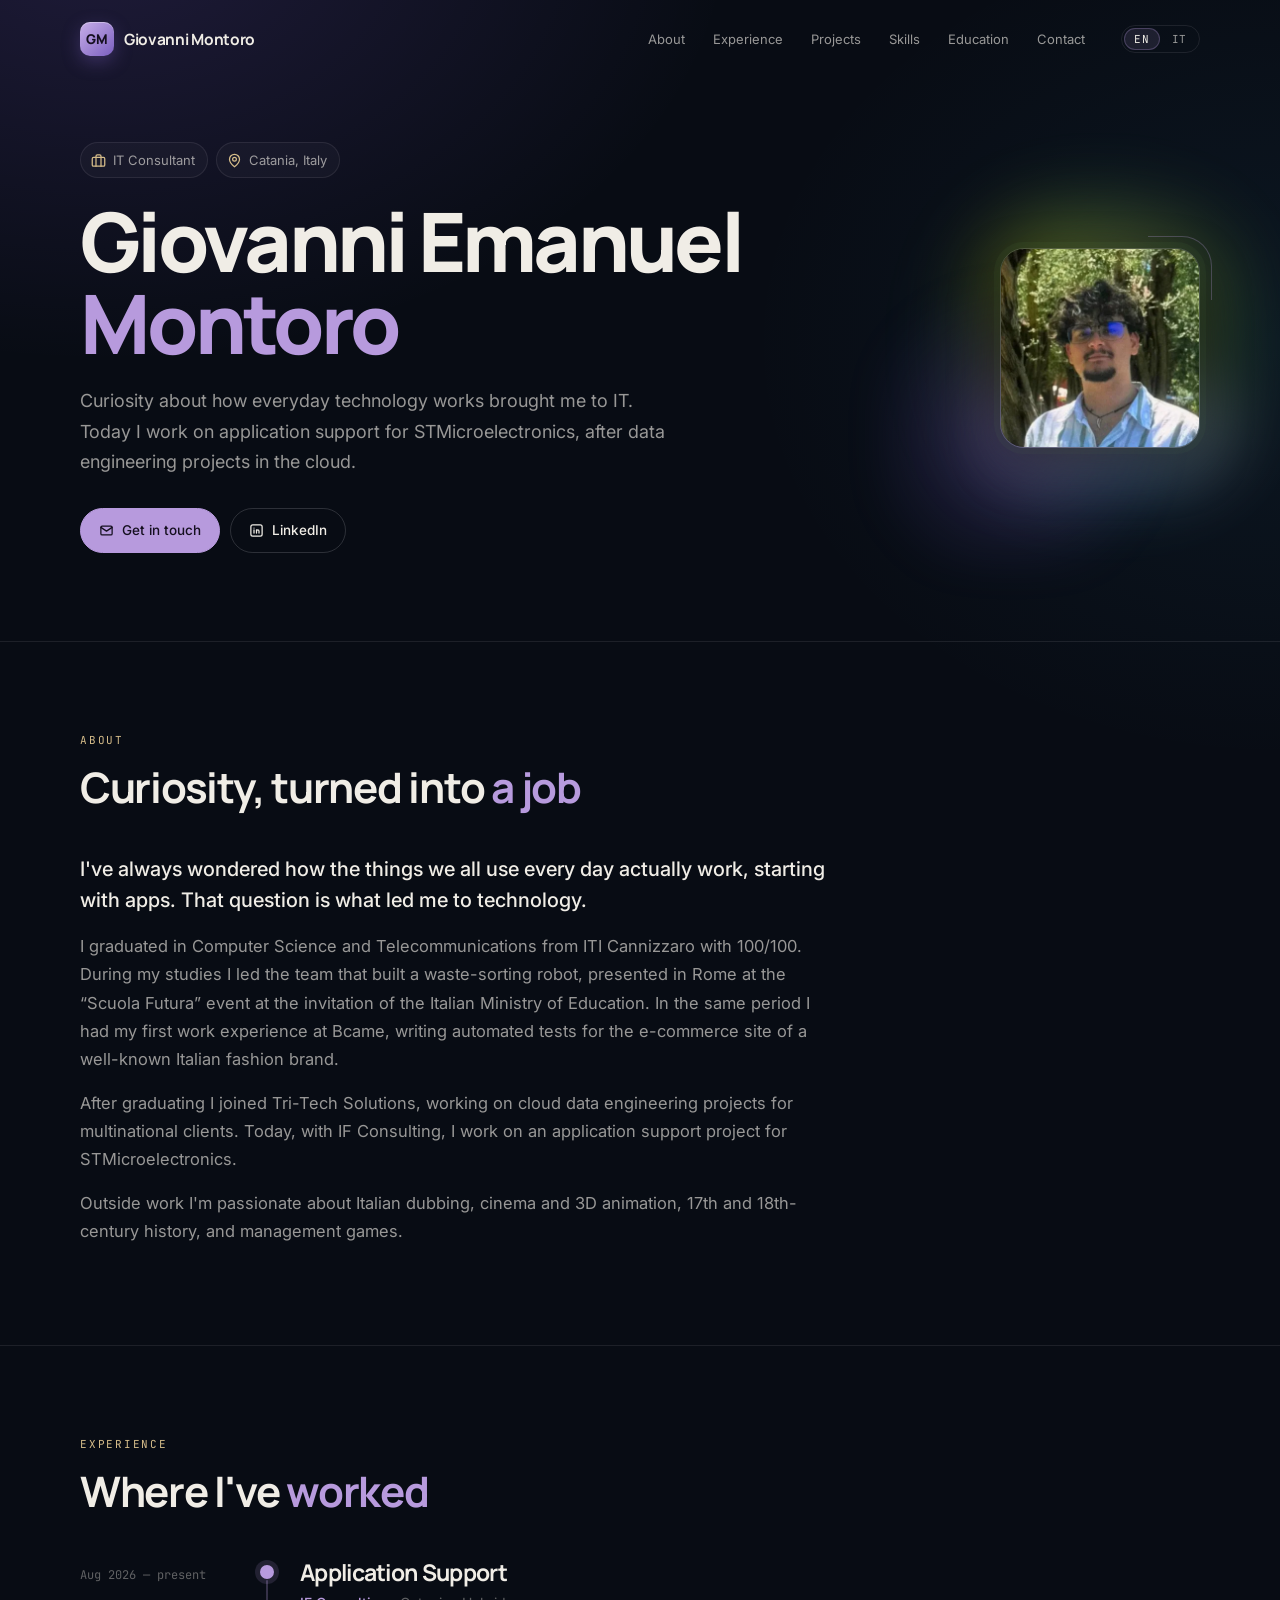
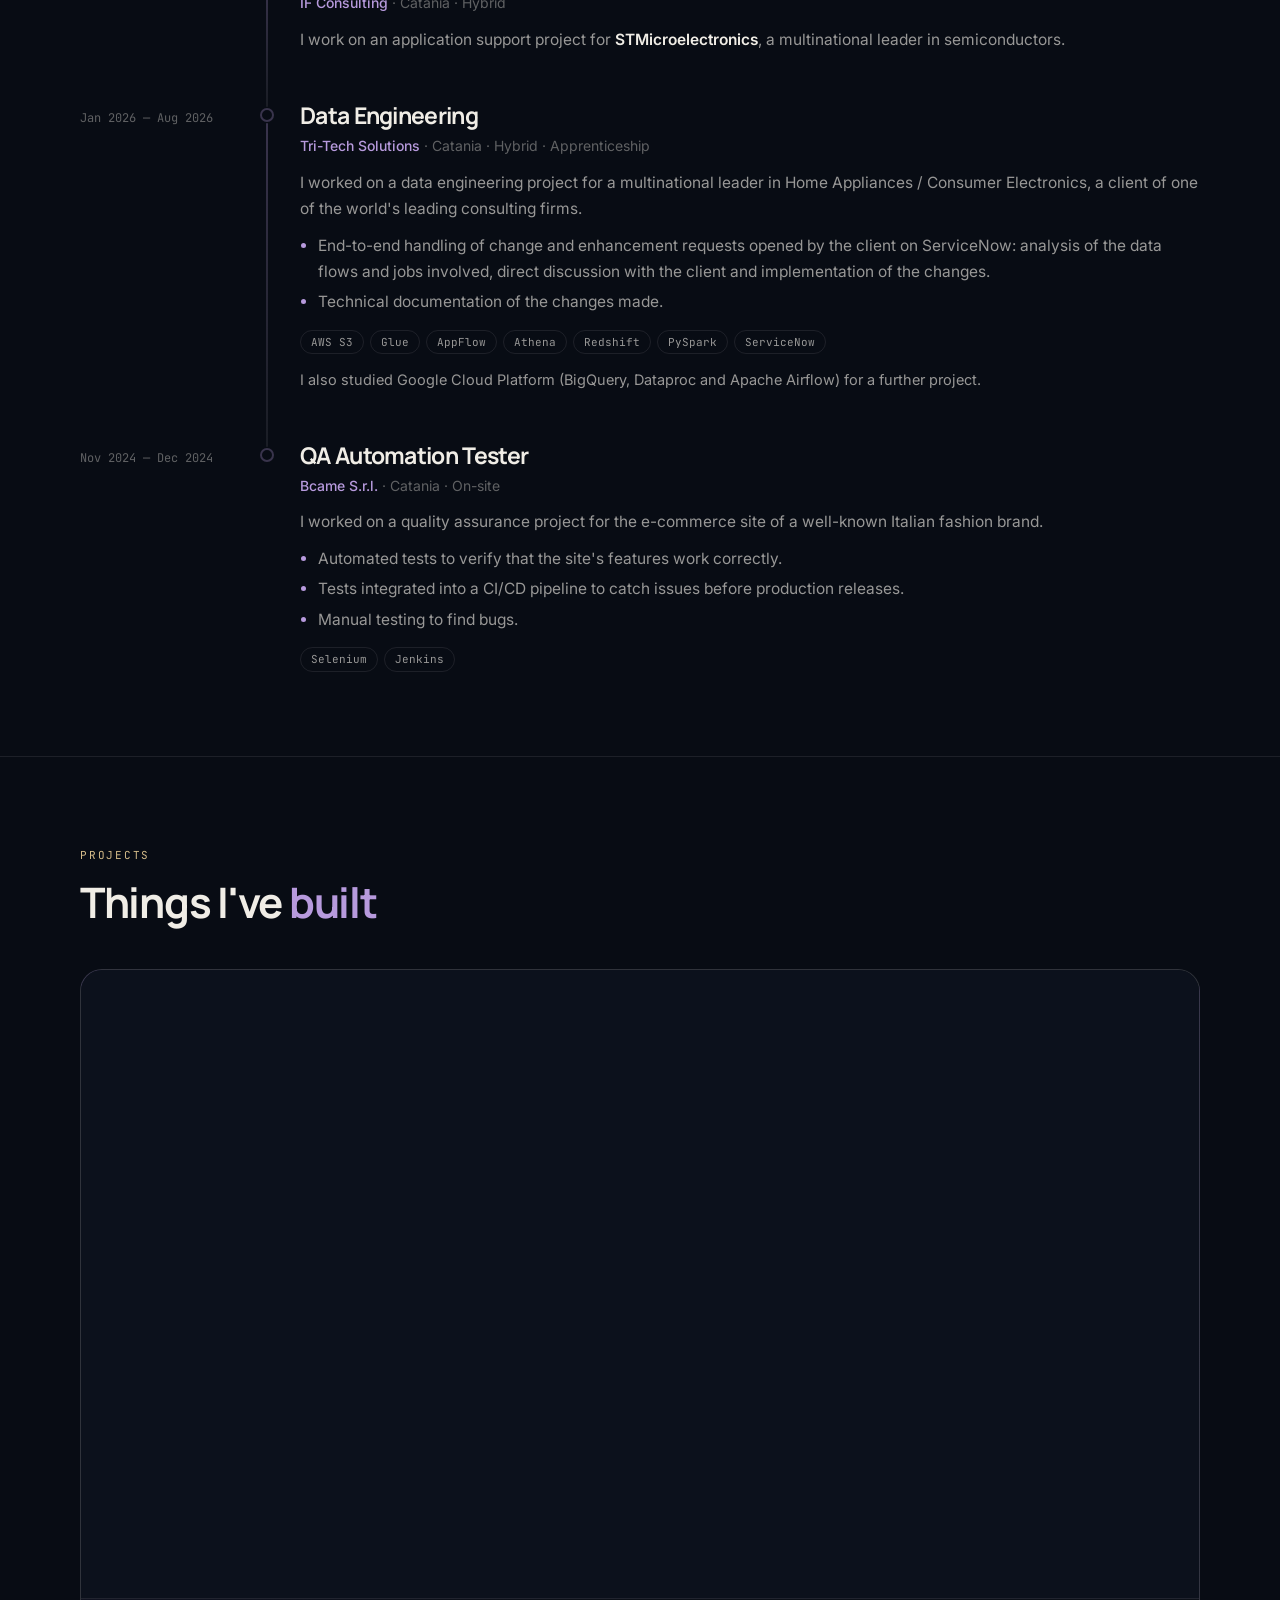
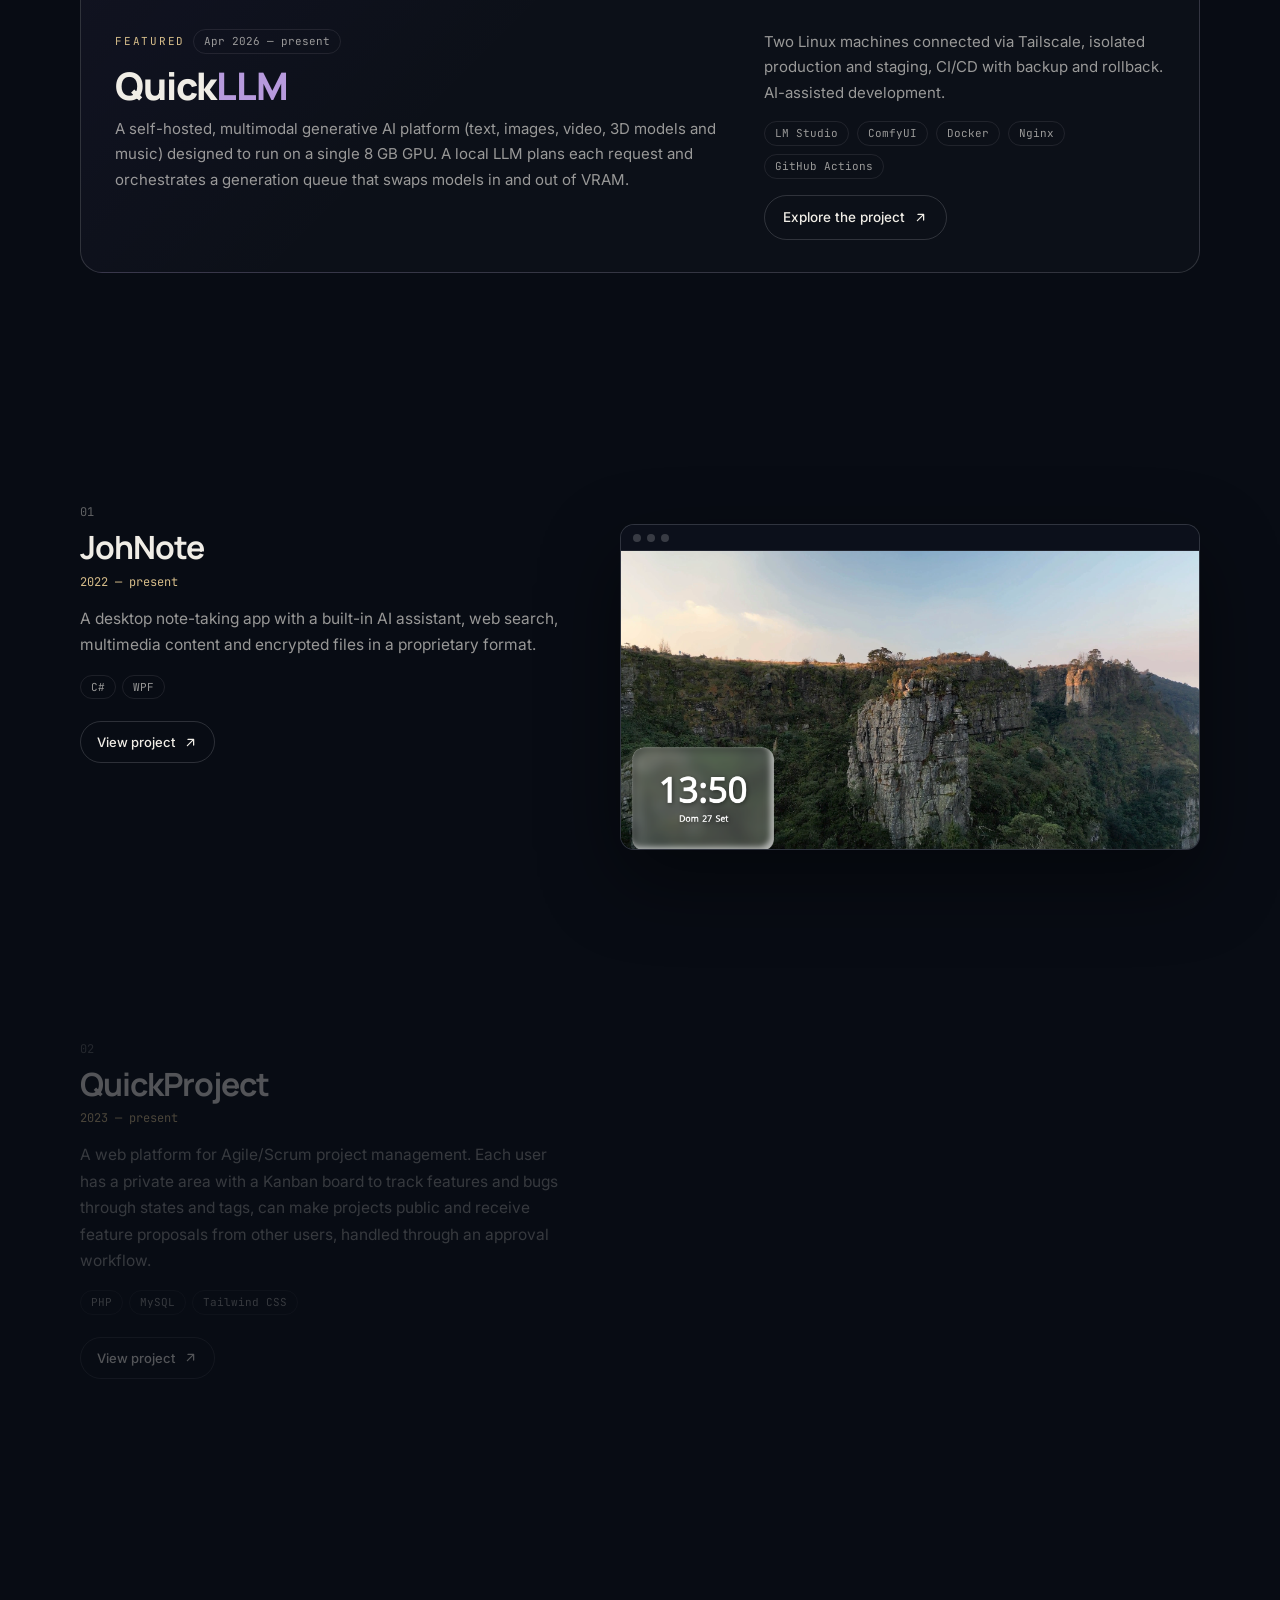
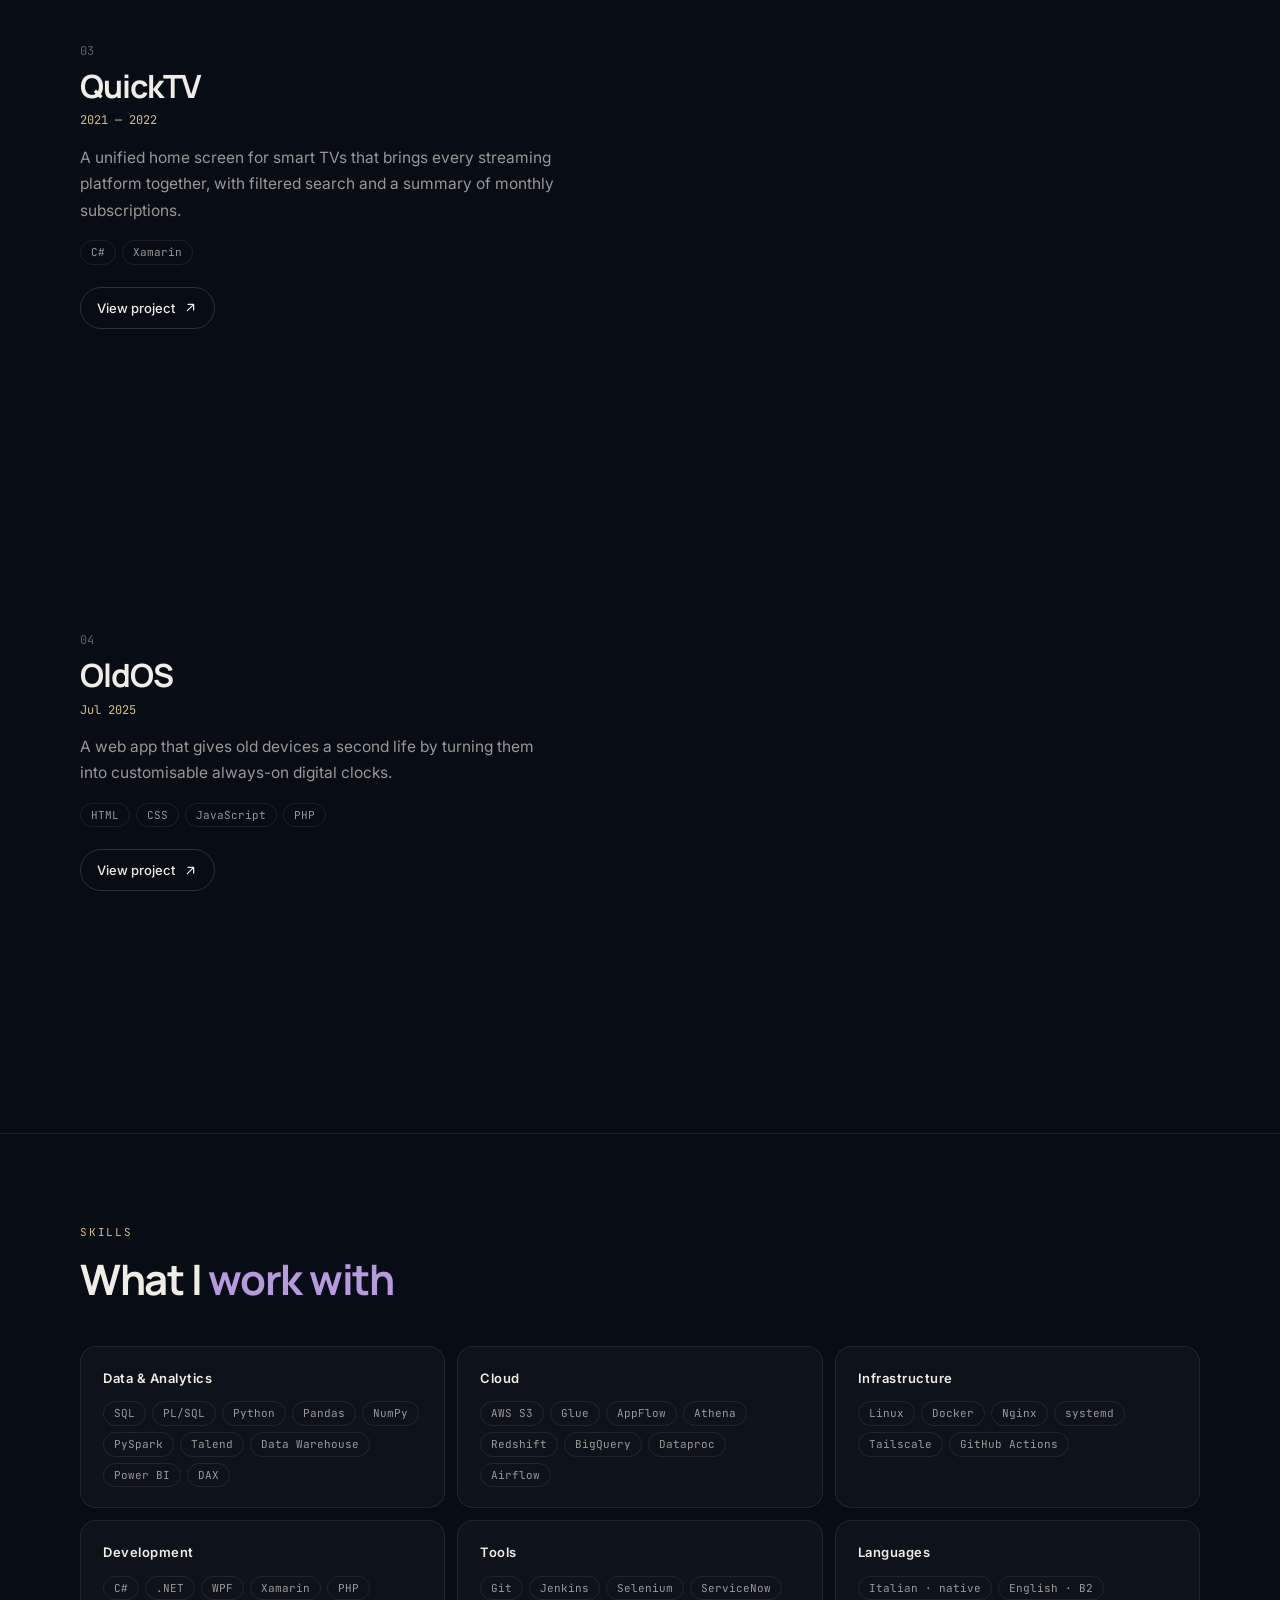
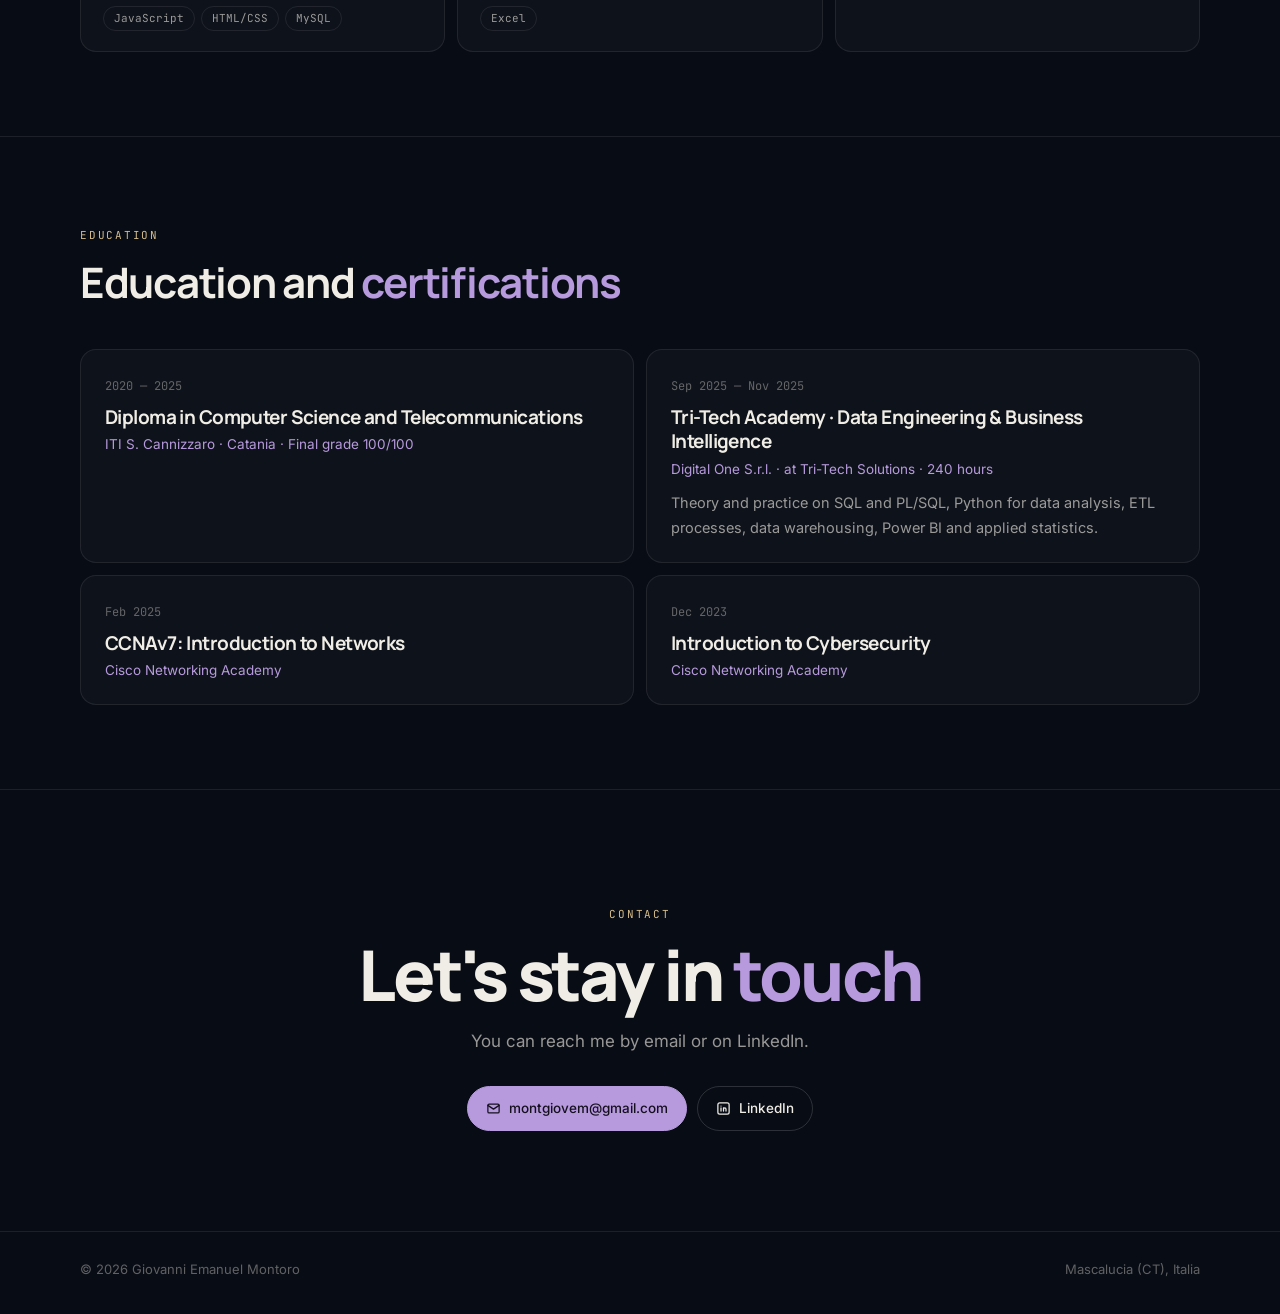
==== index.html @ 052b1ac5 "first commit" ====
<!DOCTYPE html>
<html lang="en">
<head>
  <meta charset="utf-8">
  <meta name="viewport" content="width=device-width, initial-scale=1">
  <title>Giovanni Emanuel Montoro — IT Consultant</title>
  <meta name="description" content="Portfolio of Giovanni Emanuel Montoro, IT consultant in Catania: data engineering, application support and personal projects in AI and software.">
  <link rel="preconnect" href="https://fonts.googleapis.com">
  <link rel="preconnect" href="https://fonts.gstatic.com" crossorigin>
  <link href="https://fonts.googleapis.com/css2?family=Manrope:wght@500;600;700;800&family=Inter:wght@400;500;600&family=JetBrains+Mono:wght@400;500&display=swap" rel="stylesheet">
  <link rel="icon" href="data:image/svg+xml,%3Csvg xmlns='http://www.w3.org/2000/svg' viewBox='0 0 64 64'%3E%3Cdefs%3E%3ClinearGradient id='g' x1='0' y1='0' x2='1' y2='1'%3E%3Cstop offset='0' stop-color='%23c7aee8'/%3E%3Cstop offset='1' stop-color='%237b5fc0'/%3E%3C/linearGradient%3E%3C/defs%3E%3Crect width='64' height='64' rx='16' fill='url(%23g)'/%3E%3Ctext x='32' y='42' font-family='Arial,sans-serif' font-weight='800' font-size='26' text-anchor='middle' fill='%23150f1f'%3EGM%3C/text%3E%3C/svg%3E">
  <meta property="og:title" content="Giovanni Emanuel Montoro — IT Consultant">
  <meta property="og:description" content="IT consultant in Catania: data engineering, application support and personal projects in AI and software.">
  <meta property="og:image" content="assets/preview.png">
    <script>
    /* Se un'immagine non esiste con l'estensione scritta nel codice, prova da sola
       le altre (png, jpg, jpeg, webp): così non importa con quale formato salvi i file. */
    (function () {
      var EXT = ['png', 'jpg', 'jpeg', 'webp'];
      window.addEventListener('error', function (e) {
        var img = e.target;
        if (!img || img.tagName !== 'IMG') return;
        var m = img.getAttribute('src').match(/^(.*)\.(png|jpe?g|webp)$/i);
        if (!m) return;
        var tried = (img.dataset.tried || m[2].toLowerCase()).split(',');
        var next = EXT.filter(function (x) { return tried.indexOf(x) === -1; })[0];
        if (!next) return;
        img.dataset.tried = tried.concat(next).join(',');
        img.src = m[1] + '.' + next;
        var box = img.closest('.portrait');
        if (box) box.style.setProperty('--photo', 'url("' + img.getAttribute('src') + '")');
      }, true);
    })();
  </script>
  <link rel="stylesheet" href="style.css">
</head>
<body>

<header class="topbar">
  <div class="wrap">
    <a class="brand" href="#" aria-label="Giovanni Emanuel Montoro"><span class="logo" aria-hidden="true">GM</span><span class="brand-name">Giovanni Montoro</span></a>
    <nav class="nav">
      <a href="#about" data-i18n="nav.about">About</a>
      <a href="#experience" data-i18n="nav.exp">Experience</a>
      <a href="#projects" data-i18n="nav.proj">Projects</a>
      <a href="#skills" data-i18n="nav.skills">Skills</a>
      <a href="#education" data-i18n="nav.edu">Education</a>
      <a href="#contact" data-i18n="nav.contact">Contact</a>
    </nav>
    <div class="lang-switch" role="group" aria-label="Language">
      <button type="button" data-lang="en" aria-pressed="true">EN</button>
      <button type="button" data-lang="it" aria-pressed="false">IT</button>
    </div>
  </div>
</header>

<main>

  <!-- ============ HERO ============ -->
  <section class="hero">
    <div class="wrap">
      <div>
        <div class="chips">
          <span class="chip"><svg viewBox="0 0 24 24" aria-hidden="true"><rect x="2" y="7" width="20" height="14" rx="2"/><path d="M16 21V5a2 2 0 0 0-2-2h-4a2 2 0 0 0-2 2v16"/></svg><span data-i18n="hero.role">IT Consultant</span></span>
          <span class="chip"><svg viewBox="0 0 24 24" aria-hidden="true"><path d="M20 10c0 6-8 12-8 12S4 16 4 10a8 8 0 0 1 16 0z"/><circle cx="12" cy="10" r="3"/></svg><span data-i18n="hero.loc">Catania, Italy</span></span>
        </div>
        <h1>Giovanni Emanuel <span class='accent'>Montoro</span></h1>
        <p class="lead" data-i18n="hero.lead">Curiosity about how everyday technology works brought me to IT. Today I work on application support for STMicroelectronics, after data engineering projects in the cloud.</p>
        <div class="actions">
          <a class="btn primary" href="mailto:montgiovem@gmail.com"><svg viewBox="0 0 24 24" aria-hidden="true"><rect x="3" y="5" width="18" height="14" rx="2"/><path d="m3 7 9 6 9-6"/></svg><span data-i18n="hero.cta">Get in touch</span></a>
          <a class="btn" href="https://www.linkedin.com/in/giovanni-emanuel-montoro-bb42462a5/" target="_blank" rel="noopener"><svg viewBox="0 0 24 24" aria-hidden="true"><rect x="3" y="3" width="18" height="18" rx="3"/><path d="M8 11v5M8 8v.01M12 16v-5m0 2a2 2 0 0 1 4 0v3"/></svg>LinkedIn</a>
        </div>
      </div>
      <div class="portrait" style="--photo: url('assets/preview.png')"><span class="veil" aria-hidden="true"></span><img src="assets/preview.png" alt="Giovanni Emanuel Montoro"></div>
    </div>
  </section>

  <!-- ============ ABOUT ============ -->
  <section class="block" id="about">
    <div class="wrap">
      <div class="head">
        <span class="kicker" data-i18n="about.kicker">About</span>
        <h2 data-i18n="about.title">Curiosity, turned into <span class='accent'>a job</span></h2>
      </div>
      <div class="about">
        <div class="text">
          <p data-i18n="about.p1">I've always wondered how the things we all use every day actually work, starting with apps. That question is what led me to technology.</p>
          <p data-i18n="about.p2">I graduated in Computer Science and Telecommunications from ITI Cannizzaro with 100/100. During my studies I led the team that built a waste-sorting robot, presented in Rome at the “Scuola Futura” event at the invitation of the Italian Ministry of Education. In the same period I had my first work experience at Bcame, writing automated tests for the e-commerce site of a well-known Italian fashion brand.</p>
          <p data-i18n="about.p3">After graduating I joined Tri-Tech Solutions, working on cloud data engineering projects for multinational clients. Today, with IF Consulting, I work on an application support project for STMicroelectronics.</p>
          <p data-i18n="about.p4">Outside work I'm passionate about Italian dubbing, cinema and 3D animation, 17th and 18th-century history, and management games.</p>
        </div>
      </div>
      </div>
    </div>
  </section>

  <!-- ============ EXPERIENCE ============ -->
  <section class="block" id="experience">
    <div class="wrap">
      <div class="head">
        <span class="kicker" data-i18n="exp.kicker">Experience</span>
        <h2 data-i18n="exp.title">Where I've <span class='accent'>worked</span></h2>
      </div>
      <div class="timeline">
        <article class="job">
          <span class="when" data-i18n="j1.when">Aug 2026 — present</span>
          <div>
            <h3>Application Support</h3>
            <div class="where">IF Consulting <span data-i18n="j1.where">· Catania · Hybrid</span></div>
            <p data-i18n="j1.p">I work on an application support project for <strong>STMicroelectronics</strong>, a multinational leader in semiconductors.</p>
          </div>
        </article>
        <article class="job">
          <span class="when" data-i18n="j2.when">Jan 2026 — Aug 2026</span>
          <div>
            <h3>Data Engineering</h3>
            <div class="where">Tri-Tech Solutions <span data-i18n="j2.where">· Catania · Hybrid · Apprenticeship</span></div>
            <p data-i18n="j2.p">I worked on a data engineering project for a multinational leader in Home Appliances / Consumer Electronics, a client of one of the world's leading consulting firms.</p>
            <ul>
              <li data-i18n="j2.l1">End-to-end handling of change and enhancement requests opened by the client on ServiceNow: analysis of the data flows and jobs involved, direct discussion with the client and implementation of the changes.</li>
              <li data-i18n="j2.l2">Technical documentation of the changes made.</li>
            </ul>
            <div class="tags"><span class="tag">AWS S3</span><span class="tag">Glue</span><span class="tag">AppFlow</span><span class="tag">Athena</span><span class="tag">Redshift</span><span class="tag">PySpark</span><span class="tag">ServiceNow</span></div>
            <p class="note" data-i18n="j2.note">I also studied Google Cloud Platform (BigQuery, Dataproc and Apache Airflow) for a further project.</p>
          </div>
        </article>
        <article class="job">
          <span class="when" data-i18n="j3.when">Nov 2024 — Dec 2024</span>
          <div>
            <h3>QA Automation Tester</h3>
            <div class="where">Bcame S.r.l. <span data-i18n="j3.where">· Catania · On-site</span></div>
            <p data-i18n="j3.p">I worked on a quality assurance project for the e-commerce site of a well-known Italian fashion brand.</p>
            <ul>
              <li data-i18n="j3.l1">Automated tests to verify that the site's features work correctly.</li>
              <li data-i18n="j3.l2">Tests integrated into a CI/CD pipeline to catch issues before production releases.</li>
              <li data-i18n="j3.l3">Manual testing to find bugs.</li>
            </ul>
            <div class="tags"><span class="tag">Selenium</span><span class="tag">Jenkins</span></div>
          </div>
        </article>
      </div>
    </div>
  </section>

  <!-- ============ PROJECTS ============ -->
  <section class="block" id="projects">
    <div class="wrap">
      <div class="head">
        <span class="kicker" data-i18n="proj.kicker">Projects</span>
        <h2 data-i18n="proj.title">Things I've <span class='accent'>built</span></h2>
      </div>

      <article class="featured">
        <div class="frame"><video src="assets/projects/quickllm.mp4" muted loop playsinline autoplay preload="metadata" disablepictureinpicture tabindex="-1"></video></div>
        <div class="body">
          <div class="intro">
            <div class="row"><span class="kicker" data-i18n="ql.kicker">Featured</span><span class="tag" data-i18n="ql.date">Apr 2026 — present</span></div>
            <h3>Quick<span class='accent'>LLM</span></h3>
            <p data-i18n="ql.p1">A self-hosted, multimodal generative AI platform (text, images, video, 3D models and music) designed to run on a single 8 GB GPU. A local LLM plans each request and orchestrates a generation queue that swaps models in and out of VRAM.</p>
          </div>
          <div class="side">
            <p data-i18n="ql.p2">Two Linux machines connected via Tailscale, isolated production and staging, CI/CD with backup and rollback. AI-assisted development.</p>
            <div class="row"><span class="tag">LM Studio</span><span class="tag">ComfyUI</span><span class="tag">Docker</span><span class="tag">Nginx</span><span class="tag">GitHub Actions</span></div>
            <a class="btn" href="quickllm/"><span data-i18n="ql.cta">Explore the project</span><svg viewBox="0 0 24 24" aria-hidden="true"><path d="M7 17 17 7M8 7h9v9"/></svg></a>
          </div>
        </div>
      </article>

      <div class="scrolly">
        <div class="steps">

        <article class="project" id="p-johnote">
          <figure class="pmedia desktop"><div class="screen"><img src="assets/projects/johnote.jpg" alt="JohNote screenshot" data-i18n-alt="alt.johnote" loading="lazy"></div></figure>
          <span class="num">01</span>
          <h3>JohNote</h3>
          <span class="date" data-i18n="johnote.date">2022 — present</span>
          <p data-i18n="johnote.desc">A desktop note-taking app with a built-in AI assistant, web search, multimedia content and encrypted files in a proprietary format.</p>
          <div class="tags"><span class="tag">C#</span><span class="tag">WPF</span></div>
          <a class="btn project-btn" href="https://groupofthree.altervista.org/JohNote/" target="_blank" rel="noopener"><span data-i18n="proj.visit">View project</span><svg viewBox="0 0 24 24" aria-hidden="true"><path d="M7 17 17 7M8 7h9v9"/></svg></a>
        </article>

        <article class="project" id="p-quickproject">
          <figure class="pmedia desktop"><div class="screen"><video src="assets/projects/quickproject.mp4" muted loop playsinline preload="metadata" disablepictureinpicture tabindex="-1"></video></div></figure>
          <span class="num">02</span>
          <h3>QuickProject</h3>
          <span class="date" data-i18n="quickproject.date">2023 — present</span>
          <p data-i18n="quickproject.desc">A web platform for Agile/Scrum project management. Each user has a private area with a Kanban board to track features and bugs through states and tags, can make projects public and receive feature proposals from other users, handled through an approval workflow.</p>
          <div class="tags"><span class="tag">PHP</span><span class="tag">MySQL</span><span class="tag">Tailwind CSS</span></div>
          <a class="btn project-btn" href="https://groupofthree.altervista.org/QuickProject/" target="_blank" rel="noopener"><span data-i18n="proj.visit">View project</span><svg viewBox="0 0 24 24" aria-hidden="true"><path d="M7 17 17 7M8 7h9v9"/></svg></a>
        </article>

        <article class="project" id="p-quicktv">
          <figure class="pmedia phone"><div class="screen"><img src="assets/projects/quicktv.jpg" alt="QuickTV screenshot" data-i18n-alt="alt.quicktv" loading="lazy"></div></figure>
          <span class="num">03</span>
          <h3>QuickTV</h3>
          <span class="date" data-i18n="quicktv.date">2021 — 2022</span>
          <p data-i18n="quicktv.desc">A unified home screen for smart TVs that brings every streaming platform together, with filtered search and a summary of monthly subscriptions.</p>
          <div class="tags"><span class="tag">C#</span><span class="tag">Xamarin</span></div>
          <a class="btn project-btn" href="https://groupofthree.altervista.org/QuickTV" target="_blank" rel="noopener"><span data-i18n="proj.visit">View project</span><svg viewBox="0 0 24 24" aria-hidden="true"><path d="M7 17 17 7M8 7h9v9"/></svg></a>
        </article>

        <article class="project" id="p-oldos">
          <figure class="pmedia desktop"><div class="screen"><img src="assets/projects/oldos.jpg" alt="OldOS screenshot" data-i18n-alt="alt.oldos" loading="lazy"></div></figure>
          <span class="num">04</span>
          <h3>OldOS</h3>
          <span class="date" data-i18n="oldos.date">Jul 2025</span>
          <p data-i18n="oldos.desc">A web app that gives old devices a second life by turning them into customisable always-on digital clocks.</p>
          <div class="tags"><span class="tag">HTML</span><span class="tag">CSS</span><span class="tag">JavaScript</span><span class="tag">PHP</span></div>
          <a class="btn project-btn" href="https://groupofthree.altervista.org/OldOS/" target="_blank" rel="noopener"><span data-i18n="proj.visit">View project</span><svg viewBox="0 0 24 24" aria-hidden="true"><path d="M7 17 17 7M8 7h9v9"/></svg></a>
        </article>
        </div>
        <div class="stage" aria-hidden="true"></div>
      </div>
    </div>
  </section>

  <!-- ============ SKILLS ============ -->
  <section class="block" id="skills">
    <div class="wrap">
      <div class="head">
        <span class="kicker" data-i18n="sk.kicker">Skills</span>
        <h2 data-i18n="sk.title">What I <span class='accent'>work with</span></h2>
      </div>
      <div class="skills">
        <div class="skill"><h3>Data &amp; Analytics</h3><div class="tags"><span class="tag">SQL</span><span class="tag">PL/SQL</span><span class="tag">Python</span><span class="tag">Pandas</span><span class="tag">NumPy</span><span class="tag">PySpark</span><span class="tag">Talend</span><span class="tag">Data Warehouse</span><span class="tag">Power BI</span><span class="tag">DAX</span></div></div>
        <div class="skill"><h3>Cloud</h3><div class="tags"><span class="tag">AWS S3</span><span class="tag">Glue</span><span class="tag">AppFlow</span><span class="tag">Athena</span><span class="tag">Redshift</span><span class="tag">BigQuery</span><span class="tag">Dataproc</span><span class="tag">Airflow</span></div></div>
        <div class="skill"><h3 data-i18n="sk.infra">Infrastructure</h3><div class="tags"><span class="tag">Linux</span><span class="tag">Docker</span><span class="tag">Nginx</span><span class="tag">systemd</span><span class="tag">Tailscale</span><span class="tag">GitHub Actions</span></div></div>
        <div class="skill"><h3 data-i18n="sk.dev">Development</h3><div class="tags"><span class="tag">C#</span><span class="tag">.NET</span><span class="tag">WPF</span><span class="tag">Xamarin</span><span class="tag">PHP</span><span class="tag">JavaScript</span><span class="tag">HTML/CSS</span><span class="tag">MySQL</span></div></div>
        <div class="skill"><h3 data-i18n="sk.tools">Tools</h3><div class="tags"><span class="tag">Git</span><span class="tag">Jenkins</span><span class="tag">Selenium</span><span class="tag">ServiceNow</span><span class="tag">Excel</span></div></div>
        <div class="skill"><h3 data-i18n="sk.lang">Languages</h3><div class="tags"><span class="tag" data-i18n="sk.it">Italian · native</span><span class="tag" data-i18n="sk.en">English · B2</span></div></div>
      </div>
    </div>
  </section>

  <!-- ============ EDUCATION ============ -->
  <section class="block" id="education">
    <div class="wrap">
      <div class="head">
        <span class="kicker" data-i18n="edu.kicker">Education</span>
        <h2 data-i18n="edu.title">Education and <span class='accent'>certifications</span></h2>
      </div>
      <div class="edu">
        <div class="course">
          <span class="when">2020 — 2025</span>
          <h3 data-i18n="e1.t">Diploma in Computer Science and Telecommunications</h3>
          <div class="where" data-i18n="e1.w">ITI S. Cannizzaro · Catania · Final grade 100/100</div>
        </div>
        <div class="course">
          <span class="when" data-i18n="e2.when">Sep 2025 — Nov 2025</span>
          <h3>Tri-Tech Academy · Data Engineering &amp; Business Intelligence</h3>
          <div class="where" data-i18n="e2.w">Digital One S.r.l. · at Tri-Tech Solutions · 240 hours</div>
          <p data-i18n="e2.p">Theory and practice on SQL and PL/SQL, Python for data analysis, ETL processes, data warehousing, Power BI and applied statistics.</p>
        </div>
        <div class="course">
          <span class="when" data-i18n="e3.when">Feb 2025</span>
          <h3>CCNAv7: Introduction to Networks</h3>
          <div class="where">Cisco Networking Academy</div>
        </div>
        <div class="course">
          <span class="when" data-i18n="e4.when">Dec 2023</span>
          <h3>Introduction to Cybersecurity</h3>
          <div class="where">Cisco Networking Academy</div>
        </div>
      </div>
    </div>
  </section>

  <!-- ============ CONTACT ============ -->
  <section class="contact" id="contact">
    <div class="wrap">
      <span class="kicker" data-i18n="ct.kicker">Contact</span>
      <h2 data-i18n="ct.title">Let's stay in <span class='accent'>touch</span></h2>
      <p data-i18n="ct.p">You can reach me by email or on LinkedIn.</p>
      <div class="actions">
        <a class="btn primary" href="mailto:montgiovem@gmail.com"><svg viewBox="0 0 24 24" aria-hidden="true"><rect x="3" y="5" width="18" height="14" rx="2"/><path d="m3 7 9 6 9-6"/></svg>montgiovem@gmail.com</a>
        <a class="btn" href="https://www.linkedin.com/in/giovanni-emanuel-montoro-bb42462a5/" target="_blank" rel="noopener"><svg viewBox="0 0 24 24" aria-hidden="true"><rect x="3" y="3" width="18" height="18" rx="3"/><path d="M8 11v5M8 8v.01M12 16v-5m0 2a2 2 0 0 1 4 0v3"/></svg>LinkedIn</a>
      </div>
    </div>
  </section>

</main>

<footer>
  <div class="wrap">
    <span>© 2026 Giovanni Emanuel Montoro</span>
    <span>Mascalucia (CT), Italia</span>
  </div>
</footer>

<script>
  /* ---------- Lingua: inglese nel markup, italiano qui sotto ---------- */
  const IT = {
  "proj.visit": "Vedi il progetto",
  "nav.about": "Chi sono",
  "nav.exp": "Esperienza",
  "nav.proj": "Progetti",
  "nav.skills": "Competenze",
  "nav.edu": "Formazione",
  "nav.contact": "Contatti",
  "hero.role": "Consulente IT",
  "hero.loc": "Catania, Italia",
  "hero.lead": "La curiosità per come funziona la tecnologia di tutti i giorni mi ha portato all'informatica. Oggi mi occupo di application support per STMicroelectronics, dopo progetti di data engineering in cloud.",
  "hero.cta": "Contattami",
  "about.kicker": "Chi sono",
  "about.title": "La curiosità, diventata <span class='accent'>un lavoro</span>",
  "about.p1": "Mi sono sempre chiesto come funzionassero le cose che oggi tutti usiamo, a partire dalle applicazioni. È questa domanda ad avermi avvicinato alla tecnologia.",
  "about.p2": "Mi sono diplomato in Informatica e Telecomunicazioni all'ITI Cannizzaro con 100/100. Durante gli studi ho guidato il team che ha sviluppato un robot per la raccolta differenziata, presentato a Roma all'evento “Scuola Futura” su invito del Ministero dell'Istruzione e del Merito. Nello stesso periodo ho svolto la mia prima esperienza lavorativa presso Bcame, occupandomi di test automatici per l'e-commerce di un noto brand della moda italiana.",
  "about.p3": "Dopo il diploma sono entrato in Tri-Tech Solutions, dove ho lavorato su progetti di data engineering in ambito cloud per clienti multinazionali. Oggi, con IF Consulting, seguo un progetto di application support per STMicroelectronics.",
  "about.p4": "Fuori dal lavoro mi appassionano il doppiaggio italiano, il cinema e l'animazione 3D, la storia del Seicento e del Settecento e i videogiochi gestionali.",
  "exp.kicker": "Esperienza",
  "exp.title": "Dove ho <span class='accent'>lavorato</span>",
  "j1.when": "ago 2026 — oggi",
  "j1.where": "· Catania · Ibrido",
  "j1.p": "Lavoro su un progetto di application support per <strong>STMicroelectronics</strong>, multinazionale leader nel settore dei semiconduttori.",
  "j2.when": "gen 2026 — ago 2026",
  "j2.where": "· Catania · Ibrido · Apprendistato",
  "j2.p": "Ho lavorato su un progetto di data engineering per una multinazionale leader nel settore Home Appliances / Consumer Electronics, cliente di una delle principali società di consulenza a livello internazionale.",
  "j2.l1": "Gestione end-to-end delle richieste di change ed evolutive aperte dal cliente su ServiceNow: analisi dei flussi dati e dei job coinvolti, confronto diretto con il cliente e implementazione delle modifiche.",
  "j2.l2": "Redazione della documentazione tecnica relativa alle modifiche effettuate.",
  "j2.note": "Ho inoltre approfondito Google Cloud Platform (BigQuery, Dataproc e Apache Airflow) nell'ambito di un ulteriore progetto.",
  "j3.when": "nov 2024 — dic 2024",
  "j3.where": "· Catania · In sede",
  "j3.p": "Ho lavorato su un progetto di quality assurance per l'e-commerce di un noto brand della moda italiana.",
  "j3.l1": "Sviluppo di test automatici per verificare il corretto funzionamento delle funzionalità del sito.",
  "j3.l2": "Integrazione dei test in una pipeline CI/CD per intercettare eventuali anomalie prima del rilascio in produzione.",
  "j3.l3": "Test manuali per l'individuazione di bug.",
  "proj.kicker": "Progetti",
  "proj.title": "Cose che ho <span class='accent'>creato</span>",
  "ql.kicker": "In evidenza",
  "ql.date": "apr 2026 — oggi",
  "ql.p1": "Piattaforma di AI generativa self-hosted e multimodale (testo, immagini, video, modelli 3D e musica) progettata per funzionare su una singola GPU da 8 GB. Un LLM locale pianifica ogni richiesta e orchestra una coda di generazione che alterna i modelli in VRAM.",
  "ql.p2": "Due macchine Linux collegate via Tailscale, produzione e staging isolati, CI/CD con backup e rollback. Sviluppo assistito da AI.",
  "ql.cta": "Scopri il progetto",
  "johnote.date": "2022 — oggi",
  "johnote.desc": "App desktop per prendere appunti con assistente AI integrato, ricerca web, contenuti multimediali e file cifrati in formato proprietario.",
  "quickproject.date": "2023 — oggi",
  "quickproject.desc": "Piattaforma web per la gestione di progetti con metodologia Agile/Scrum. Ogni utente dispone di un'area riservata con board Kanban per tracciare feature e bug tramite stati e tag, può rendere pubblici i propri progetti e ricevere proposte di nuove funzionalità da altri utenti, gestite con un flusso di approvazione.",
  "quicktv.date": "2021 — 2022",
  "quicktv.desc": "Home unificata per Smart TV che raccoglie tutte le piattaforme di streaming, con ricerca per filtri e riepilogo degli abbonamenti.",
  "oldos.date": "lug 2025",
  "oldos.desc": "Web app che dà nuova vita a dispositivi obsoleti trasformandoli in orologi digitali always-on personalizzabili.",
  "sk.kicker": "Competenze",
  "sk.title": "Con cosa <span class='accent'>lavoro</span>",
  "sk.infra": "Infrastruttura",
  "sk.dev": "Sviluppo",
  "sk.tools": "Strumenti",
  "sk.lang": "Lingue",
  "sk.it": "Italiano · madrelingua",
  "sk.en": "Inglese · B2",
  "edu.kicker": "Formazione",
  "edu.title": "Studi e <span class='accent'>certificazioni</span>",
  "e1.t": "Diploma di Perito in Informatica e Telecomunicazioni",
  "e1.w": "ITI S. Cannizzaro · Catania · Votazione finale 100/100",
  "e2.when": "set 2025 — nov 2025",
  "e2.w": "Digital One S.r.l. · presso Tri-Tech Solutions · 240 ore",
  "e2.p": "Percorso teorico-pratico su SQL e PL/SQL, Python per l'analisi dei dati, processi ETL, Data Warehouse, Power BI e statistica applicata.",
  "e3.when": "feb 2025",
  "e4.when": "dic 2023",
  "ct.kicker": "Contatti",
  "ct.title": "Restiamo in <span class='accent'>contatto</span>",
  "ct.p": "Puoi contattarmi via email o su LinkedIn.",
  "alt.johnote": "Schermata di JohNote",
  "alt.quicktv": "Schermata di QuickTV",
  "alt.oldos": "Schermata di OldOS",
  "alt.joinchat": "Schermata di JoinChat"
};
  const META = {
    en: { title: document.title, desc: document.querySelector('meta[name="description"]').content },
    it: { title: "Giovanni Emanuel Montoro — Consulente IT",
          desc: "Portfolio di Giovanni Emanuel Montoro, consulente IT a Catania: data engineering, application support e progetti personali tra AI e software." }
  };
  const EN = {};
  document.querySelectorAll('[data-i18n]').forEach(el => { EN[el.dataset.i18n] = el.innerHTML; });
  document.querySelectorAll('[data-i18n-alt]').forEach(el => { if (el.dataset.i18nAlt) EN[el.dataset.i18nAlt] = el.alt; });

  function setLang(next) {
    const lang = next === 'it' ? 'it' : 'en';
    const dict = lang === 'it' ? IT : EN;
    document.querySelectorAll('[data-i18n]').forEach(el => { const v = dict[el.dataset.i18n]; if (v != null) el.innerHTML = v; });
    document.querySelectorAll('[data-i18n-alt]').forEach(el => { const v = dict[el.dataset.i18nAlt]; if (v != null) el.alt = v; });
    document.documentElement.lang = lang;
    document.title = META[lang].title;
    document.querySelector('meta[name="description"]').content = META[lang].desc;
    document.querySelectorAll('.lang-switch button').forEach(b => b.setAttribute('aria-pressed', b.dataset.lang === lang));
    try { localStorage.setItem('portfolio-lang', lang); } catch (e) {}
  }
  document.querySelectorAll('.lang-switch button').forEach(b => b.addEventListener('click', () => setLang(b.dataset.lang)));
  let saved = null;
  try { saved = localStorage.getItem('portfolio-lang'); } catch (e) {}
  if (saved === 'it') setLang('it');

  /* ---------- Video: loop senza controlli, solo quando visibili ---------- */
  const reduceMotion = window.matchMedia('(prefers-reduced-motion: reduce)').matches;
  const play = v => { if (!reduceMotion) v.play().catch(() => {}); };
  document.querySelectorAll('video').forEach(v => v.addEventListener('contextmenu', e => e.preventDefault()));

  // Video fuori dal racconto (progetto in evidenza e media su schermi stretti)
  const inView = new IntersectionObserver(entries => {
    entries.forEach(e => e.isIntersecting ? play(e.target) : e.target.pause());
  }, { threshold: 0.3 });
  document.querySelectorAll('.featured video, .project .pmedia video').forEach(v => inView.observe(v));

  /* ---------- Progetti: il media a destra cambia mentre si scorre ---------- */
  const stage = document.querySelector('.stage');
  const projects = [...document.querySelectorAll('.project')];
  const stageItems = projects.map(p => {
    const clone = p.querySelector('.pmedia').cloneNode(true);
    clone.querySelectorAll('[data-i18n-alt]').forEach(el => el.alt = '');
    stage.appendChild(clone);
    return clone;
  });
  const wide = window.matchMedia('(min-width: 901px)');
  function activate(i) {
    projects.forEach((p, j) => p.classList.toggle('active', j === i));
    stageItems.forEach((m, j) => {
      m.classList.toggle('active', j === i);
      const v = m.querySelector('video');
      if (v) (j === i && wide.matches) ? play(v) : v.pause();
    });
  }
  const scrollObs = new IntersectionObserver(entries => {
    entries.forEach(e => { if (e.isIntersecting) activate(projects.indexOf(e.target)); });
  }, { rootMargin: '-45% 0px -45% 0px' });
  projects.forEach(p => scrollObs.observe(p));
  activate(0);
  wide.addEventListener('change', () => activate(projects.findIndex(p => p.classList.contains('active'))));
</script>
</body>
</html>
---- style.css ----
/* Portfolio — Giovanni Emanuel Montoro
   Stessa famiglia visiva di QuickLLM (blu notte, viola, oro, DM Serif),
   ma più sobria: poco vetro, molto spazio, tipografia in primo piano. */

:root {
  color-scheme: dark;
  --bg: #080c14;
  --bg-2: #0c111c;
  --surface: rgba(255, 255, 255, 0.028);
  --surface-2: rgba(255, 255, 255, 0.05);
  --line: rgba(235, 232, 239, 0.09);
  --line-2: rgba(235, 232, 239, 0.16);
  --text: #f0ede6;
  --text-muted: rgba(240, 237, 230, 0.62);
  --text-dim: rgba(240, 237, 230, 0.38);
  --accent: #b79add;
  --accent-dim: rgba(183, 154, 221, 0.12);
  --accent-border: rgba(183, 154, 221, 0.28);
  --accent2: #d6bd8a;
  --radius: 16px;
  --radius-sm: 10px;
  --font-ui: 'Inter', system-ui, -apple-system, 'Segoe UI', Roboto, Helvetica, Arial, sans-serif;
  --font-head: 'Manrope', 'Inter', system-ui, sans-serif;
  --font-mono: 'JetBrains Mono', ui-monospace, 'SF Mono', Menlo, Consolas, monospace;
}

*, *::before, *::after { box-sizing: border-box; margin: 0; padding: 0; }
html { background: var(--bg); scroll-behavior: smooth; }
body {
  font-family: var(--font-ui);
  font-size: 15.5px;
  line-height: 1.7;
  color: var(--text);
  background:
    radial-gradient(900px 620px at 8% -8%, rgba(150, 105, 255, 0.16), transparent 70%),
    radial-gradient(760px 600px at 100% 38%, rgba(60, 170, 220, 0.07), transparent 70%),
    var(--bg);
  background-attachment: fixed;
  -webkit-font-smoothing: antialiased;
}
a { color: inherit; text-decoration: none; }
img, video { display: block; max-width: 100%; }
:focus-visible { outline: 2px solid var(--accent); outline-offset: 3px; border-radius: 6px; }
::selection { background: rgba(183, 154, 221, 0.3); }

.wrap { width: min(1120px, 100% - 40px); margin: 0 auto; }

/* ---------- Etichette e titoli ---------- */
.kicker {
  display: inline-block;
  font-family: var(--font-mono);
  font-size: 11px;
  letter-spacing: .16em;
  text-transform: uppercase;
  color: var(--accent2);
}
h1, h2, h3 { font-family: var(--font-head); font-weight: 700; letter-spacing: -.03em; }
h2 { font-size: clamp(30px, 4vw, 42px); line-height: 1.1; margin-top: 12px; }
.accent { color: var(--accent); }
.muted { color: var(--text-muted); }
.tag {
  display: inline-block;
  font-family: var(--font-mono);
  font-size: 11px;
  color: var(--text-muted);
  border: 1px solid var(--line);
  border-radius: 999px;
  padding: 2px 10px;
  white-space: nowrap;
}

/* ---------- Barra superiore (non fissa) ---------- */
.topbar { padding: 22px 0; }
.topbar .wrap { display: flex; align-items: center; gap: 24px; }
.brand { display: flex; align-items: center; gap: 10px; }
.logo {
  width: 34px; height: 34px; border-radius: 10px; display: grid; place-items: center;
  background: linear-gradient(135deg, #c7aee8, #7b5fc0); color: #150f1f;
  font-family: var(--font-head); font-weight: 800; font-size: 13.5px; letter-spacing: -.02em;
  box-shadow: 0 6px 18px rgba(123, 95, 192, .35), inset 0 1px 0 rgba(255,255,255,.35);
}
.brand-name { font-family: var(--font-head); font-weight: 700; font-size: 15.5px; letter-spacing: -.02em; }
.nav { display: flex; gap: 4px; margin-left: auto; }
.nav a { font-size: 13px; color: var(--text-muted); padding: 6px 12px; border-radius: 999px; transition: color .18s, background .18s; }
.nav a:hover { color: var(--text); background: var(--surface-2); }

.lang-switch { display: flex; gap: 2px; padding: 2px; border: 1px solid var(--line); border-radius: 999px; flex: none; }
.lang-switch button {
  border: 0; background: transparent; color: var(--text-muted); cursor: pointer;
  font-family: var(--font-mono); font-size: 11px; letter-spacing: .06em;
  padding: 4px 10px; border-radius: 999px; transition: background .18s, color .18s;
}
.lang-switch button:hover { color: var(--text); }
.lang-switch button[aria-pressed="true"] { background: var(--accent-dim); color: var(--text); box-shadow: inset 0 0 0 1px var(--accent-border); }

/* ---------- Pulsanti ---------- */
.btn {
  display: inline-flex; align-items: center; gap: 8px;
  font-size: 13.5px; font-weight: 500;
  padding: 10px 18px; border-radius: 999px;
  border: 1px solid var(--line-2); color: var(--text);
  transition: background .18s, border-color .18s, transform .18s;
}
.btn:hover { background: var(--surface-2); border-color: rgba(235, 232, 239, 0.26); }
.btn.primary { background: var(--accent); border-color: var(--accent); color: #150f1f; }
.btn.primary:hover { background: #c7aee8; border-color: #c7aee8; }
.btn svg { width: 15px; height: 15px; fill: none; stroke: currentColor; stroke-width: 2; stroke-linecap: round; stroke-linejoin: round; }

/* ---------- Hero ---------- */
.hero { padding: 64px 0 88px; }
.hero .wrap { display: grid; grid-template-columns: 1fr auto; gap: 56px; align-items: center; }
.chips { display: flex; flex-wrap: wrap; gap: 8px; }
.chip {
  display: inline-flex; align-items: center; gap: 7px;
  font-size: 13px; color: var(--text-muted);
  padding: 6px 12px 6px 10px; border: 1px solid var(--line); border-radius: 999px; background: var(--surface);
}
.chip svg { width: 15px; height: 15px; fill: none; stroke: var(--accent2); stroke-width: 2; stroke-linecap: round; stroke-linejoin: round; }
.hero h1 { font-size: clamp(44px, 7vw, 82px); line-height: 1; font-weight: 800; letter-spacing: -.045em; margin: 22px 0 22px; }
.hero .lead { font-size: 18px; color: var(--text-muted); max-width: 600px; }
.hero .actions { display: flex; flex-wrap: wrap; gap: 10px; margin-top: 30px; }
.portrait { position: relative; width: 200px; isolation: isolate; }
/* Alone "ambilight": la foto stessa, sfocata, sparge il suo verde intorno
   e sfuma nel blu notte della pagina. Sopra, un velo viola lega i due colori. */
.portrait::before {
  content: ""; position: absolute; inset: -70%; z-index: -1; border-radius: 50%;
  background:
    var(--photo, url("assets/preview.png")) center / 55% no-repeat,
    radial-gradient(closest-side, rgba(96, 168, 88, .55), rgba(60, 140, 120, .25) 55%, transparent 80%);
  filter: blur(44px) saturate(1.8) brightness(1.1);
  opacity: .8;
  -webkit-mask-image: radial-gradient(closest-side, #000 30%, transparent 100%);
          mask-image: radial-gradient(closest-side, #000 30%, transparent 100%);
}
.portrait img { position: relative; box-shadow: 0 18px 50px rgba(0, 0, 0, .45), 0 0 0 6px rgba(120, 190, 110, .06); }
.portrait .veil {
  position: absolute; inset: -60%; z-index: -1; pointer-events: none;
  background: radial-gradient(circle at 30% 70%, rgba(150, 105, 255, .26) 0%, rgba(150, 105, 255, .10) 18%, transparent 36%);
  filter: blur(20px);
}
.portrait img { width: 100%; aspect-ratio: 1 / 1; object-fit: cover; border-radius: 24px; border: 1px solid var(--line-2); }
.portrait::after {
  content: ""; position: absolute; inset: -12px -12px auto auto; width: 64px; height: 64px;
  border-top: 1px solid var(--accent-border); border-right: 1px solid var(--accent-border); border-radius: 0 30px 0 0;
}

/* ---------- Sezioni ---------- */
section.block { padding: 84px 0; border-top: 1px solid var(--line); }
.head { max-width: 680px; margin-bottom: 44px; }
.head p { margin-top: 14px; color: var(--text-muted); font-size: 16px; }

/* Chi sono */
.about .text { max-width: 760px; }
.about .text p { color: var(--text-muted); margin-bottom: 16px; font-size: 16.5px; }
.about .text p:first-child { color: var(--text); font-size: 20px; line-height: 1.55; font-weight: 500; }

/* Esperienza: timeline con linea che collega i lavori */
.timeline { display: grid; }
.job { display: grid; grid-template-columns: 180px 1fr; }
.job .when { font-family: var(--font-mono); font-size: 12px; color: var(--text-dim); padding-top: 7px; }
.job > div { position: relative; padding: 0 0 48px 40px; }
.job:last-child > div { padding-bottom: 0; }
.job > div::before {
  content: ""; position: absolute; left: 6px; top: 22px; bottom: -6px; width: 2px; border-radius: 2px;
  background: linear-gradient(var(--accent-border), rgba(235, 232, 239, .08));
}
.job:last-child > div::before { display: none; }
.job > div::after {
  content: ""; position: absolute; left: 0; top: 7px; width: 14px; height: 14px; border-radius: 50%;
  background: var(--bg); border: 2px solid var(--accent-border);
}
.job:first-child > div::after { background: var(--accent); border-color: var(--accent); box-shadow: 0 0 0 5px rgba(183, 154, 221, .15); }
.job h3 { font-size: 23px; line-height: 1.25; }
.job .where { font-size: 14px; color: var(--accent); margin: 4px 0 12px; font-weight: 500; }
.job .where span { color: var(--text-dim); font-weight: 400; }
.job p { color: var(--text-muted); }
.job p strong { color: var(--text); font-weight: 600; }
.job ul { margin: 10px 0 0 18px; color: var(--text-muted); }
.job li { margin-bottom: 4px; }
.job li::marker { color: var(--accent); }
.job .tags { display: flex; flex-wrap: wrap; gap: 6px; margin-top: 14px; }
.job .note { margin-top: 14px; font-size: 14.5px; }

/* ---------- Progetti ---------- */
/* Progetto in evidenza: video grande sopra, testo sotto */
.featured {
  overflow: hidden; border: 1px solid var(--line-2); border-radius: 22px; margin-bottom: 72px;
  background: linear-gradient(135deg, rgba(150, 105, 255, .10), rgba(255, 255, 255, .02) 55%);
}
.featured .frame { aspect-ratio: 16 / 9; background: var(--bg-2); border-bottom: 1px solid var(--line); }
.featured .frame video { width: 100%; height: 100%; object-fit: cover; }
.featured .body { display: grid; grid-template-columns: 1.5fr 1fr; gap: 16px 48px; padding: 30px 34px 32px; }
.featured .intro { display: flex; flex-direction: column; gap: 12px; }
.featured .side { display: flex; flex-direction: column; gap: 16px; justify-content: space-between; }
.featured h3 { font-size: 38px; line-height: 1; font-weight: 800; }
.featured p { color: var(--text-muted); font-size: 15px; }
.featured .row { display: flex; gap: 8px; align-items: center; flex-wrap: wrap; }
.featured .btn { align-self: flex-start; }

/* Racconto a scorrimento: testo a sinistra, media che cambia a destra */
.scrolly { display: grid; grid-template-columns: 1fr 1.2fr; gap: 56px; }
.steps { display: flex; flex-direction: column; }
.project { min-height: 64vh; display: flex; flex-direction: column; justify-content: center; padding: 32px 0; opacity: .32; transition: opacity .4s ease; }
.project.active { opacity: 1; }
.project .num { font-family: var(--font-mono); font-size: 12px; color: var(--text-dim); }
.project h3 { font-size: 32px; line-height: 1.1; margin: 8px 0 6px; }
.project .date { font-family: var(--font-mono); font-size: 12px; color: var(--accent2); }
.project p { color: var(--text-muted); margin-top: 14px; }
.project .tags { display: flex; flex-wrap: wrap; gap: 6px; margin-top: 16px; }
.project .project-btn { align-self: flex-start; margin-top: 22px; padding: 9px 16px; font-size: 13px; }
.project .project-btn svg { transition: transform .18s ease; }
.project .project-btn:hover svg { transform: translate(2px, -2px); }

.stage { position: sticky; top: 12vh; height: 76vh; display: flex; align-items: center; justify-content: center; }
.stage .pmedia { position: absolute; inset: 0; margin: auto; opacity: 0; transform: translateY(18px) scale(.985); transition: opacity .5s ease, transform .6s cubic-bezier(.2, .8, .2, 1); pointer-events: none; }
.stage .pmedia.active { opacity: 1; transform: none; }

/* Cornici: desktop 16:9 e telefono */
.pmedia { display: flex; align-items: center; justify-content: center; }
.pmedia .screen { position: relative; overflow: hidden; background: var(--bg-2); border: 1px solid var(--line-2); }
.pmedia .screen img, .pmedia .screen video { width: 100%; height: 100%; object-fit: cover; }
.pmedia.desktop .screen { width: 100%; aspect-ratio: 16 / 9; border-radius: 14px; box-shadow: 0 30px 80px rgba(0, 0, 0, .45); }
.pmedia.desktop .screen::before {
  content: ""; position: absolute; inset: 0 0 auto 0; height: 26px; z-index: 1;
  background: rgba(12, 17, 28, .92); border-bottom: 1px solid var(--line);
}
.pmedia.desktop .screen::after {
  content: ""; position: absolute; top: 9px; left: 12px; z-index: 2; width: 8px; height: 8px; border-radius: 50%;
  background: rgba(255,255,255,.18); box-shadow: 14px 0 0 rgba(255,255,255,.18), 28px 0 0 rgba(255,255,255,.18);
}
.pmedia.desktop .screen img, .pmedia.desktop .screen video { position: absolute; inset: 26px 0 0 0; height: calc(100% - 26px); }
.pmedia.phone .screen {
  height: min(70vh, 640px); aspect-ratio: 9 / 19.5; border-radius: 38px;
  border: 8px solid #151a26; outline: 1px solid var(--line-2); box-shadow: 0 30px 80px rgba(0, 0, 0, .5);
}
.pmedia.phone .screen::before {
  content: ""; position: absolute; top: 10px; left: 50%; transform: translateX(-50%); z-index: 1;
  width: 32%; height: 20px; border-radius: 999px; background: #151a26;
}
.stage .pmedia.desktop { width: 100%; }
.project .pmedia { display: none; }

/* ---------- Competenze ---------- */
.skills { display: grid; grid-template-columns: repeat(3, 1fr); gap: 12px; }
.skill { padding: 20px 22px; border: 1px solid var(--line); border-radius: var(--radius); background: var(--surface); }
.skill h3 { font-family: var(--font-ui); font-size: 13px; font-weight: 600; letter-spacing: .04em; color: var(--text); margin-bottom: 12px; }
.skill .tags { display: flex; flex-wrap: wrap; gap: 6px; }

/* ---------- Formazione ---------- */
.edu { display: grid; grid-template-columns: 1fr 1fr; gap: 12px; }
.course { padding: 22px 24px; border: 1px solid var(--line); border-radius: var(--radius); background: var(--surface); }
.course .when { font-family: var(--font-mono); font-size: 12px; color: var(--text-dim); }
.course h3 { font-size: 19px; line-height: 1.3; margin: 6px 0 4px; }
.course .where { font-size: 13.5px; color: var(--accent); }
.course p { color: var(--text-muted); font-size: 14.5px; margin-top: 10px; }

/* ---------- Contatti ---------- */
.contact { text-align: center; padding: 110px 0 100px; border-top: 1px solid var(--line); }
.contact h2 { font-size: clamp(40px, 6vw, 70px); line-height: 1; font-weight: 800; letter-spacing: -.045em; }
.contact p { color: var(--text-muted); font-size: 17px; margin: 18px auto 0; max-width: 520px; }
.contact .actions { display: flex; justify-content: center; flex-wrap: wrap; gap: 10px; margin-top: 30px; }

footer { border-top: 1px solid var(--line); padding: 26px 0 34px; font-size: 13px; color: var(--text-dim); }
footer .wrap { display: flex; justify-content: space-between; gap: 16px; flex-wrap: wrap; }

/* ---------- Schermi stretti ---------- */
@media (max-width: 900px) {
  .nav { display: none; }
  .lang-switch { margin-left: auto; }
  .hero { padding: 36px 0 64px; }
  .hero .wrap { grid-template-columns: 1fr; gap: 36px; }
  .portrait { width: 140px; order: -1; }
  .edu { grid-template-columns: 1fr; }
  .job { grid-template-columns: 1fr; }
  .job .when { padding: 0 0 8px 40px; }
  .brand-name { display: none; }
  .featured .body { grid-template-columns: 1fr; padding: 24px 22px; }
  .scrolly { grid-template-columns: 1fr; }
  .stage { display: none; }
  .project { min-height: 0; opacity: 1; padding: 36px 0; border-bottom: 1px solid var(--line); }
  .project:last-child { border-bottom: 0; }
  .project .pmedia { display: flex; order: -1; margin-bottom: 22px; }
  .project .pmedia.phone .screen { height: 480px; }
  .skills { grid-template-columns: 1fr 1fr; }
  section.block { padding: 64px 0; }
}
@media (max-width: 560px) {
  .skills { grid-template-columns: 1fr; }
}
@media (max-width: 900px) {
  .portrait::before { inset: -60%; filter: blur(34px) saturate(1.8) brightness(1.1); }
}
@media (prefers-reduced-motion: reduce) {
  html { scroll-behavior: auto; }
  .project, .stage .pmedia { transition: none; }
}
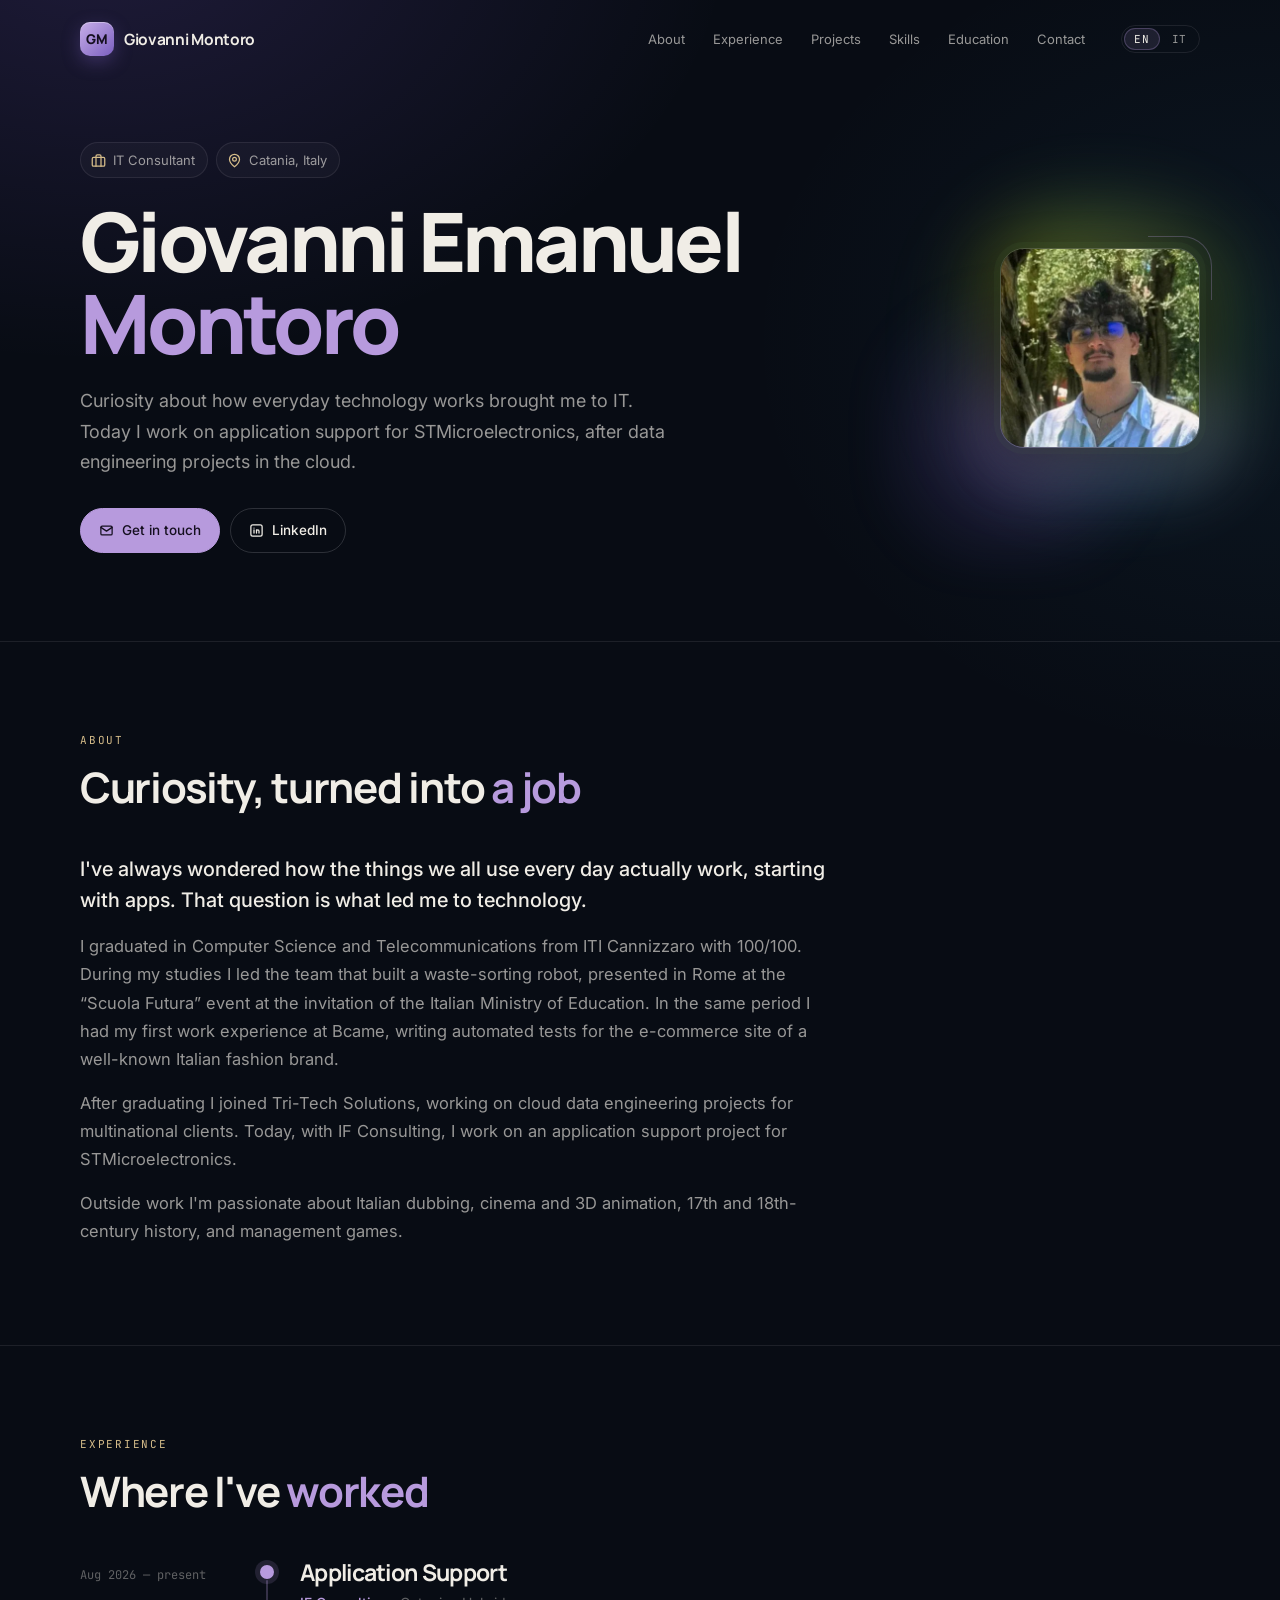
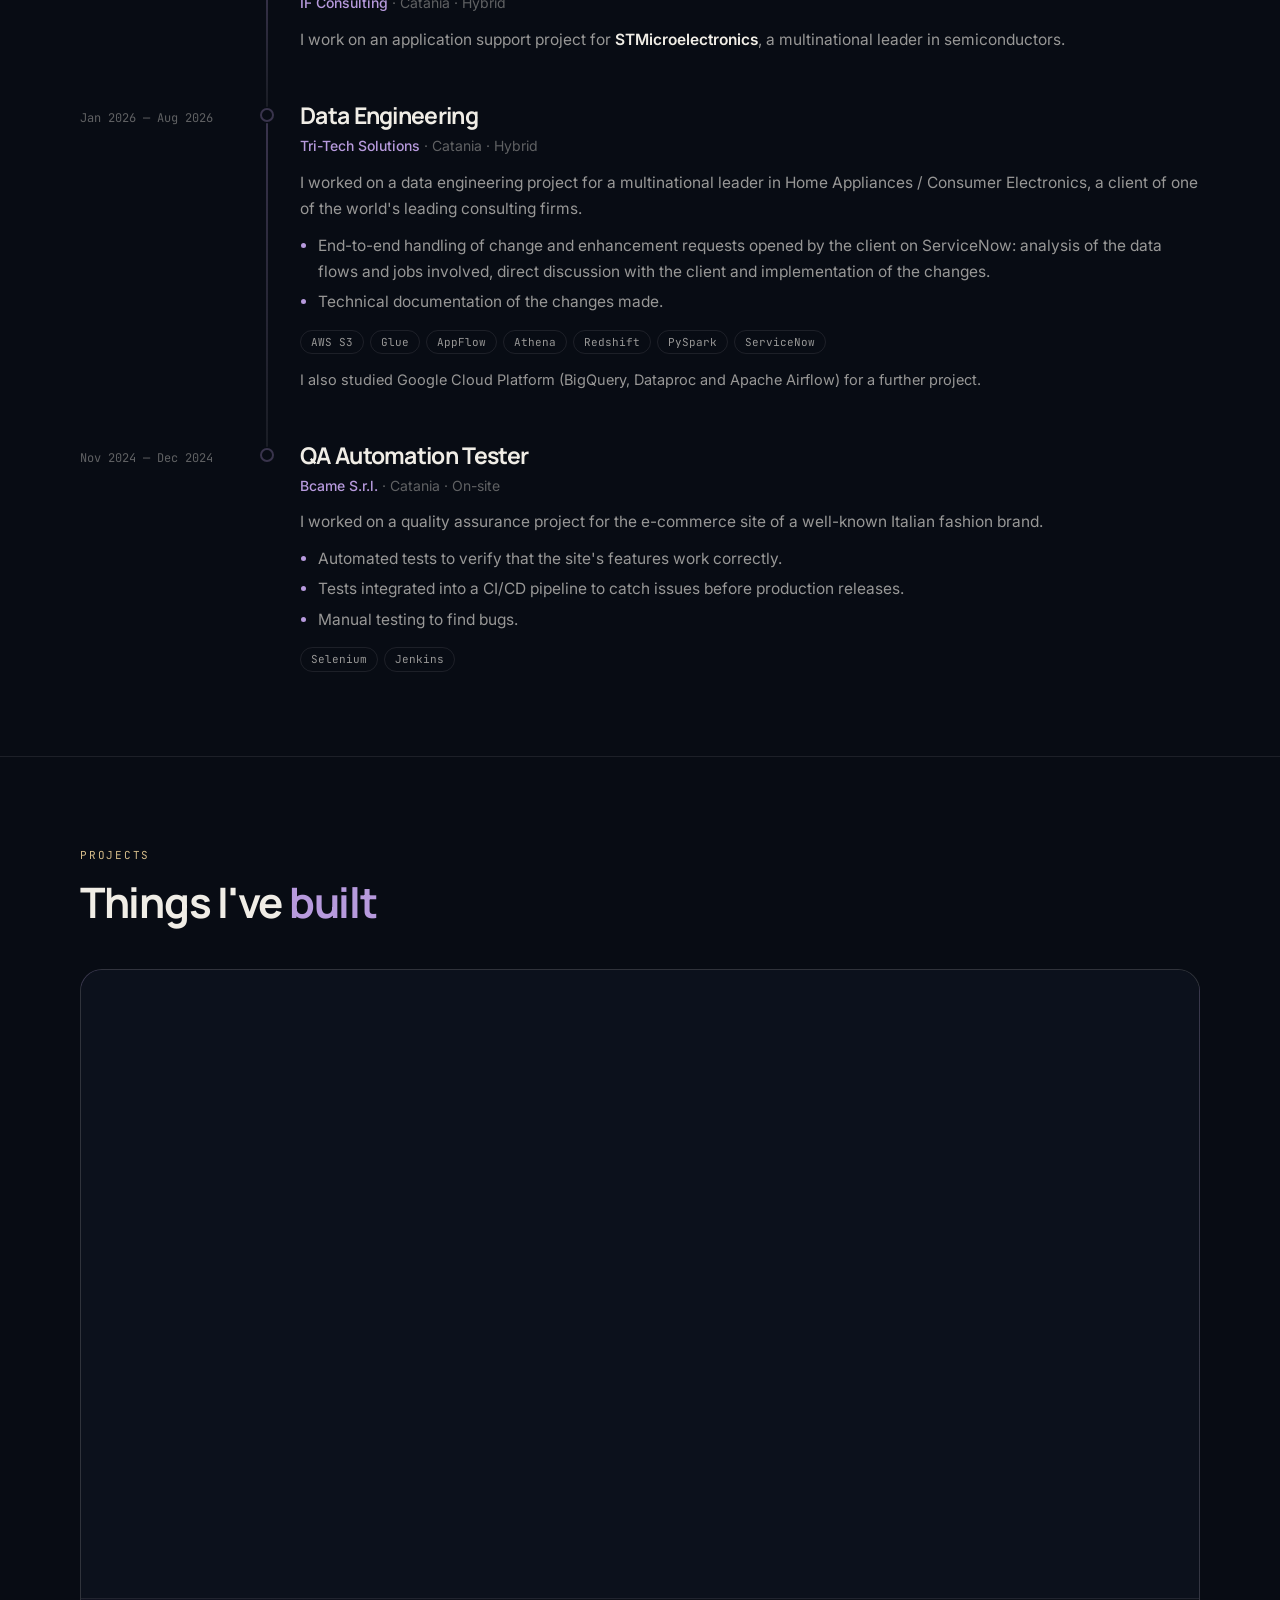
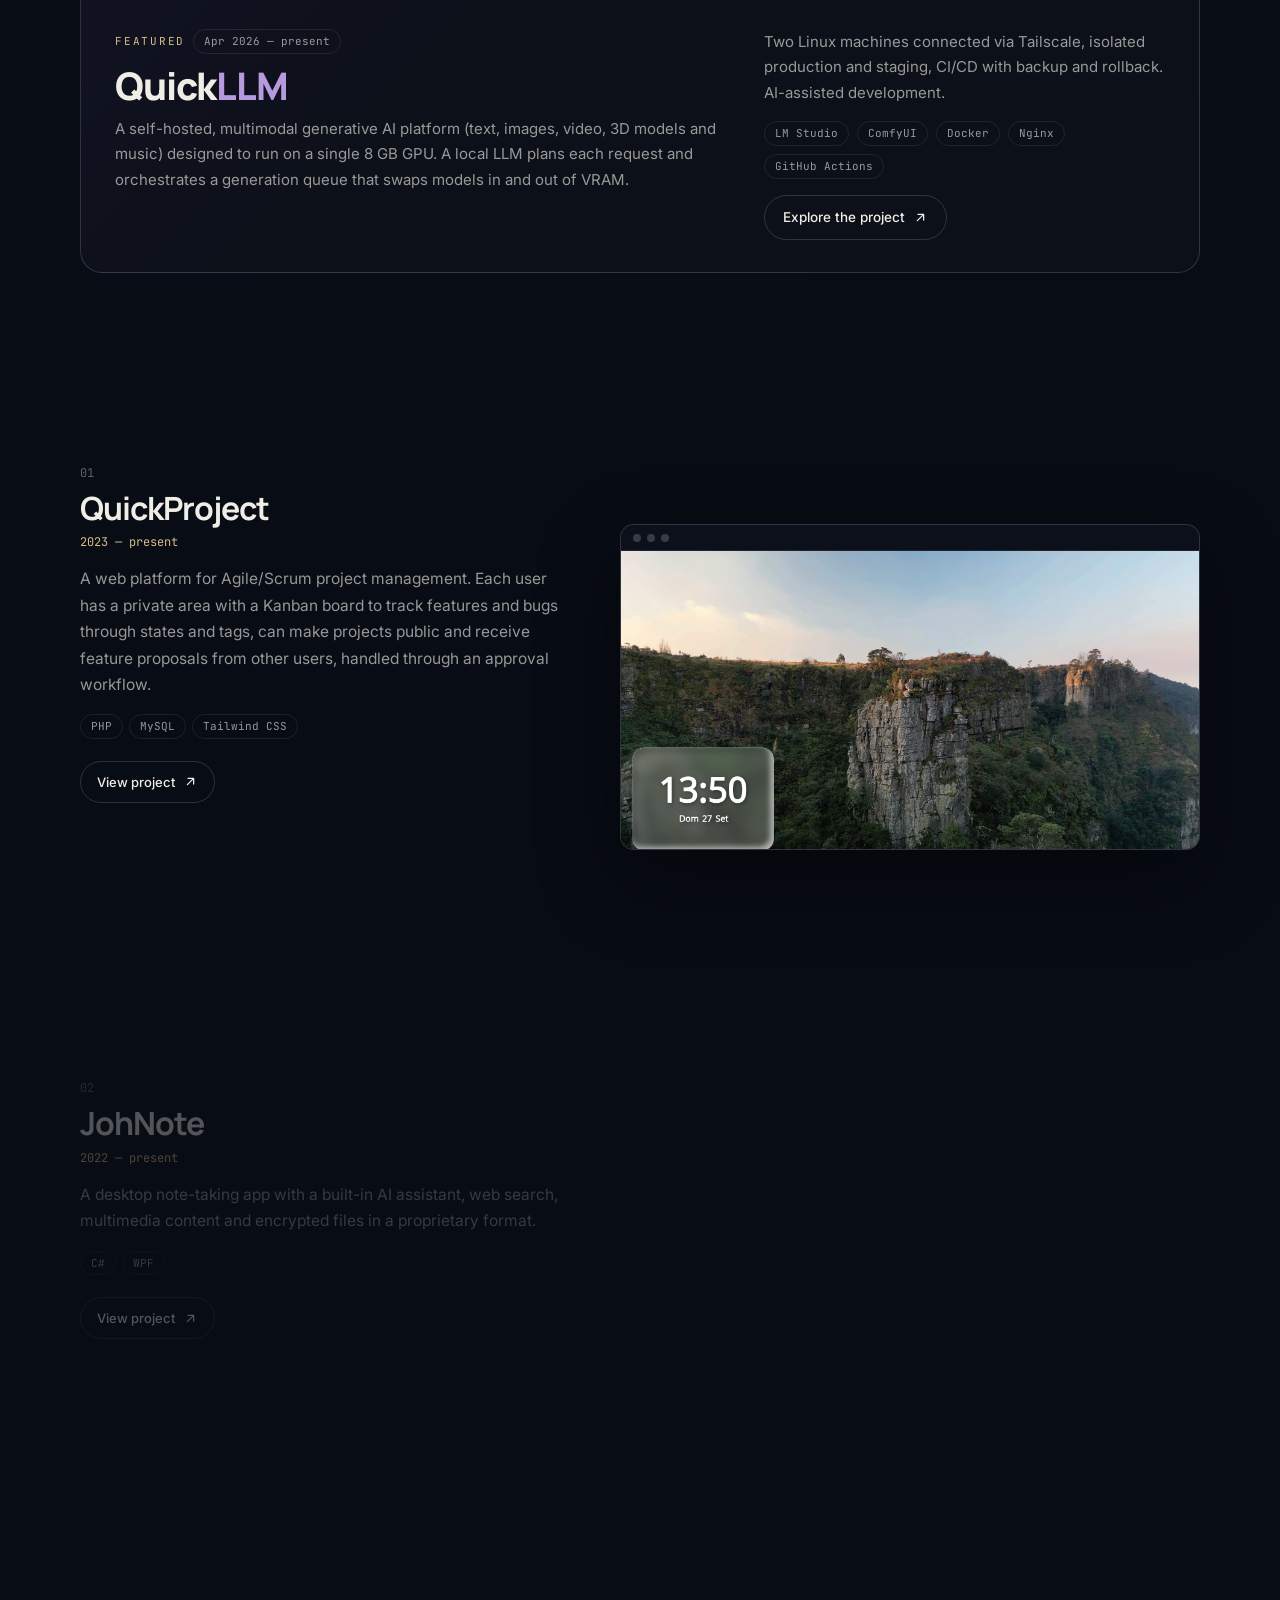
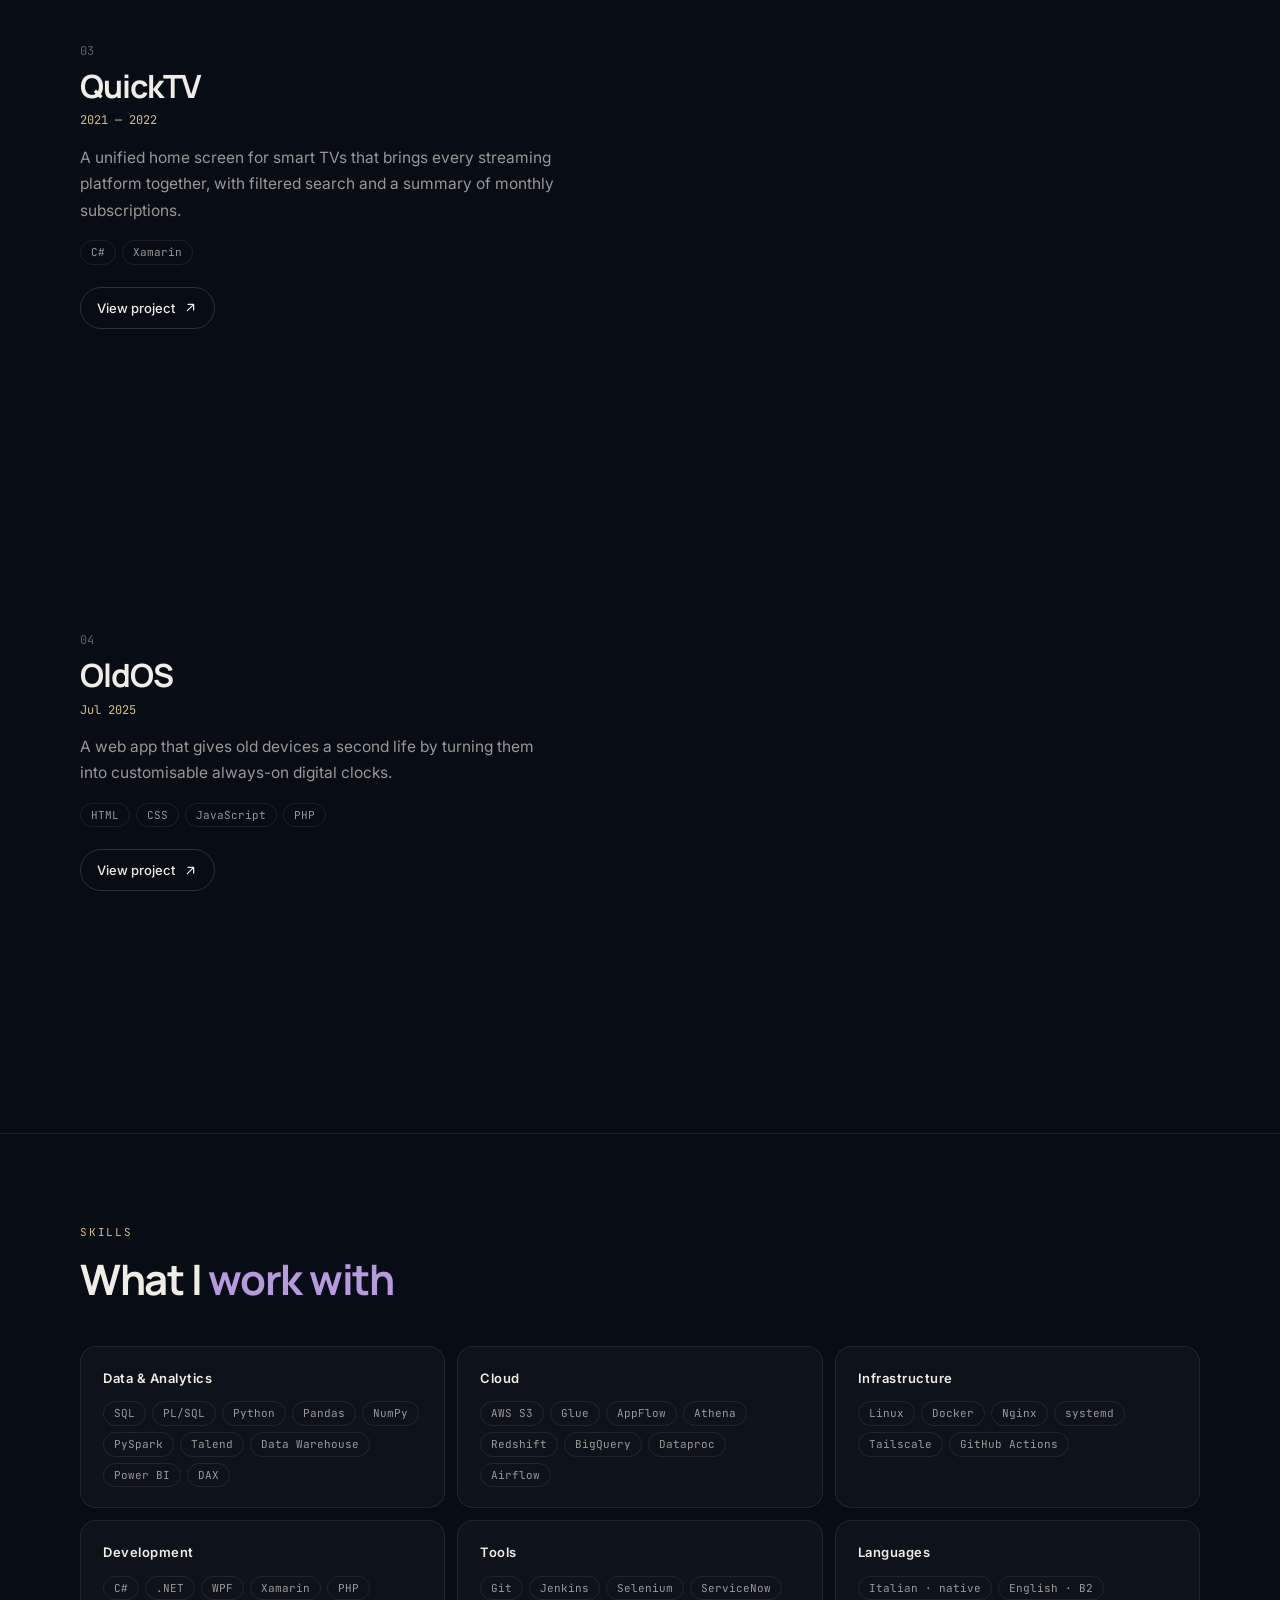
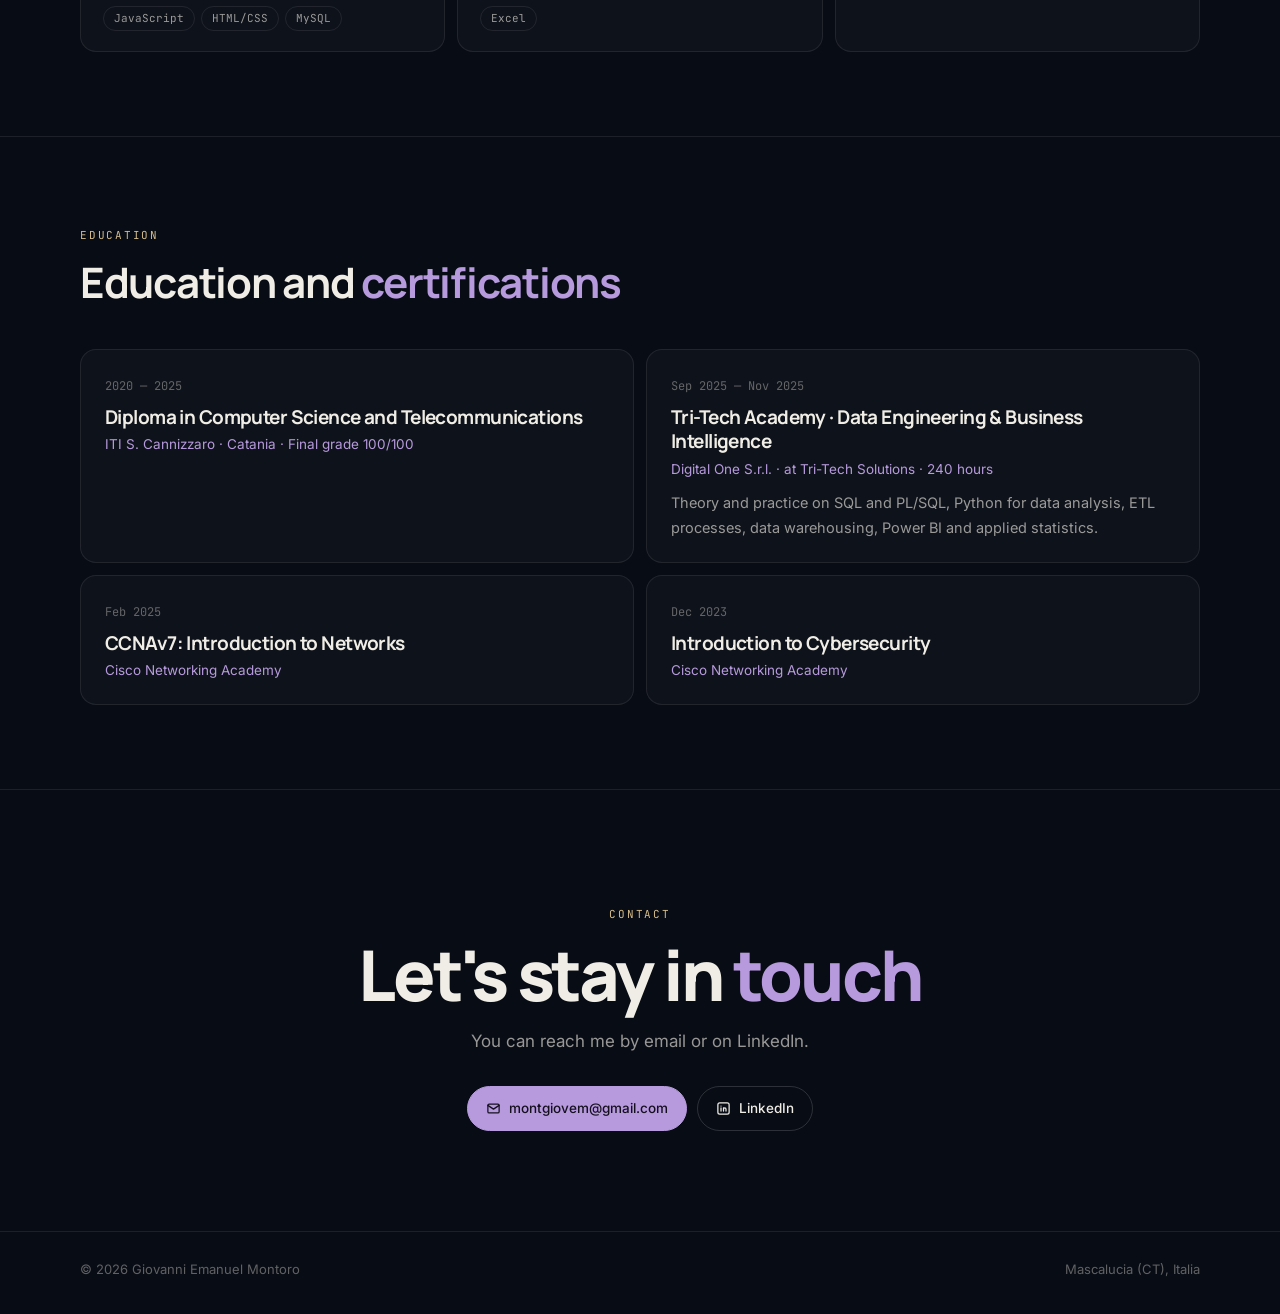
==== commit 27109496: "QuickLLM showcase" ====
--- a/index.html
+++ b/index.html
@@ -114,7 +114,7 @@
           <span class="when" data-i18n="j2.when">Jan 2026 — Aug 2026</span>
           <div>
             <h3>Data Engineering</h3>
-            <div class="where">Tri-Tech Solutions <span data-i18n="j2.where">· Catania · Hybrid · Apprenticeship</span></div>
+            <div class="where">Tri-Tech Solutions <span data-i18n="j2.where">· Catania · Hybrid</span></div>
             <p data-i18n="j2.p">I worked on a data engineering project for a multinational leader in Home Appliances / Consumer Electronics, a client of one of the world's leading consulting firms.</p>
             <ul>
               <li data-i18n="j2.l1">End-to-end handling of change and enhancement requests opened by the client on ServiceNow: analysis of the data flows and jobs involved, direct discussion with the client and implementation of the changes.</li>
@@ -169,24 +169,24 @@
       <div class="scrolly">
         <div class="steps">
 
+        <article class="project" id="p-quickproject">
+          <figure class="pmedia desktop"><div class="screen"><video src="assets/projects/quickproject.mp4" muted loop playsinline preload="metadata" disablepictureinpicture tabindex="-1"></video></div></figure>
+          <span class="num">01</span>
+          <h3>QuickProject</h3>
+          <span class="date" data-i18n="quickproject.date">2023 — present</span>
+          <p data-i18n="quickproject.desc">A web platform for Agile/Scrum project management. Each user has a private area with a Kanban board to track features and bugs through states and tags, can make projects public and receive feature proposals from other users, handled through an approval workflow.</p>
+          <div class="tags"><span class="tag">PHP</span><span class="tag">MySQL</span><span class="tag">Tailwind CSS</span></div>
+          <a class="btn project-btn" href="https://groupofthree.altervista.org/QuickProject/" target="_blank" rel="noopener"><span data-i18n="proj.visit">View project</span><svg viewBox="0 0 24 24" aria-hidden="true"><path d="M7 17 17 7M8 7h9v9"/></svg></a>
+        </article>
+
         <article class="project" id="p-johnote">
           <figure class="pmedia desktop"><div class="screen"><img src="assets/projects/johnote.jpg" alt="JohNote screenshot" data-i18n-alt="alt.johnote" loading="lazy"></div></figure>
-          <span class="num">01</span>
+          <span class="num">02</span>
           <h3>JohNote</h3>
           <span class="date" data-i18n="johnote.date">2022 — present</span>
           <p data-i18n="johnote.desc">A desktop note-taking app with a built-in AI assistant, web search, multimedia content and encrypted files in a proprietary format.</p>
           <div class="tags"><span class="tag">C#</span><span class="tag">WPF</span></div>
           <a class="btn project-btn" href="https://groupofthree.altervista.org/JohNote/" target="_blank" rel="noopener"><span data-i18n="proj.visit">View project</span><svg viewBox="0 0 24 24" aria-hidden="true"><path d="M7 17 17 7M8 7h9v9"/></svg></a>
-        </article>
-
-        <article class="project" id="p-quickproject">
-          <figure class="pmedia desktop"><div class="screen"><video src="assets/projects/quickproject.mp4" muted loop playsinline preload="metadata" disablepictureinpicture tabindex="-1"></video></div></figure>
-          <span class="num">02</span>
-          <h3>QuickProject</h3>
-          <span class="date" data-i18n="quickproject.date">2023 — present</span>
-          <p data-i18n="quickproject.desc">A web platform for Agile/Scrum project management. Each user has a private area with a Kanban board to track features and bugs through states and tags, can make projects public and receive feature proposals from other users, handled through an approval workflow.</p>
-          <div class="tags"><span class="tag">PHP</span><span class="tag">MySQL</span><span class="tag">Tailwind CSS</span></div>
-          <a class="btn project-btn" href="https://groupofthree.altervista.org/QuickProject/" target="_blank" rel="noopener"><span data-i18n="proj.visit">View project</span><svg viewBox="0 0 24 24" aria-hidden="true"><path d="M7 17 17 7M8 7h9v9"/></svg></a>
         </article>
 
         <article class="project" id="p-quicktv">
@@ -313,7 +313,7 @@
   "j1.where": "· Catania · Ibrido",
   "j1.p": "Lavoro su un progetto di application support per <strong>STMicroelectronics</strong>, multinazionale leader nel settore dei semiconduttori.",
   "j2.when": "gen 2026 — ago 2026",
-  "j2.where": "· Catania · Ibrido · Apprendistato",
+  "j2.where": "· Catania · Ibrido",
   "j2.p": "Ho lavorato su un progetto di data engineering per una multinazionale leader nel settore Home Appliances / Consumer Electronics, cliente di una delle principali società di consulenza a livello internazionale.",
   "j2.l1": "Gestione end-to-end delle richieste di change ed evolutive aperte dal cliente su ServiceNow: analisi dei flussi dati e dei job coinvolti, confronto diretto con il cliente e implementazione delle modifiche.",
   "j2.l2": "Redazione della documentazione tecnica relativa alle modifiche effettuate.",
